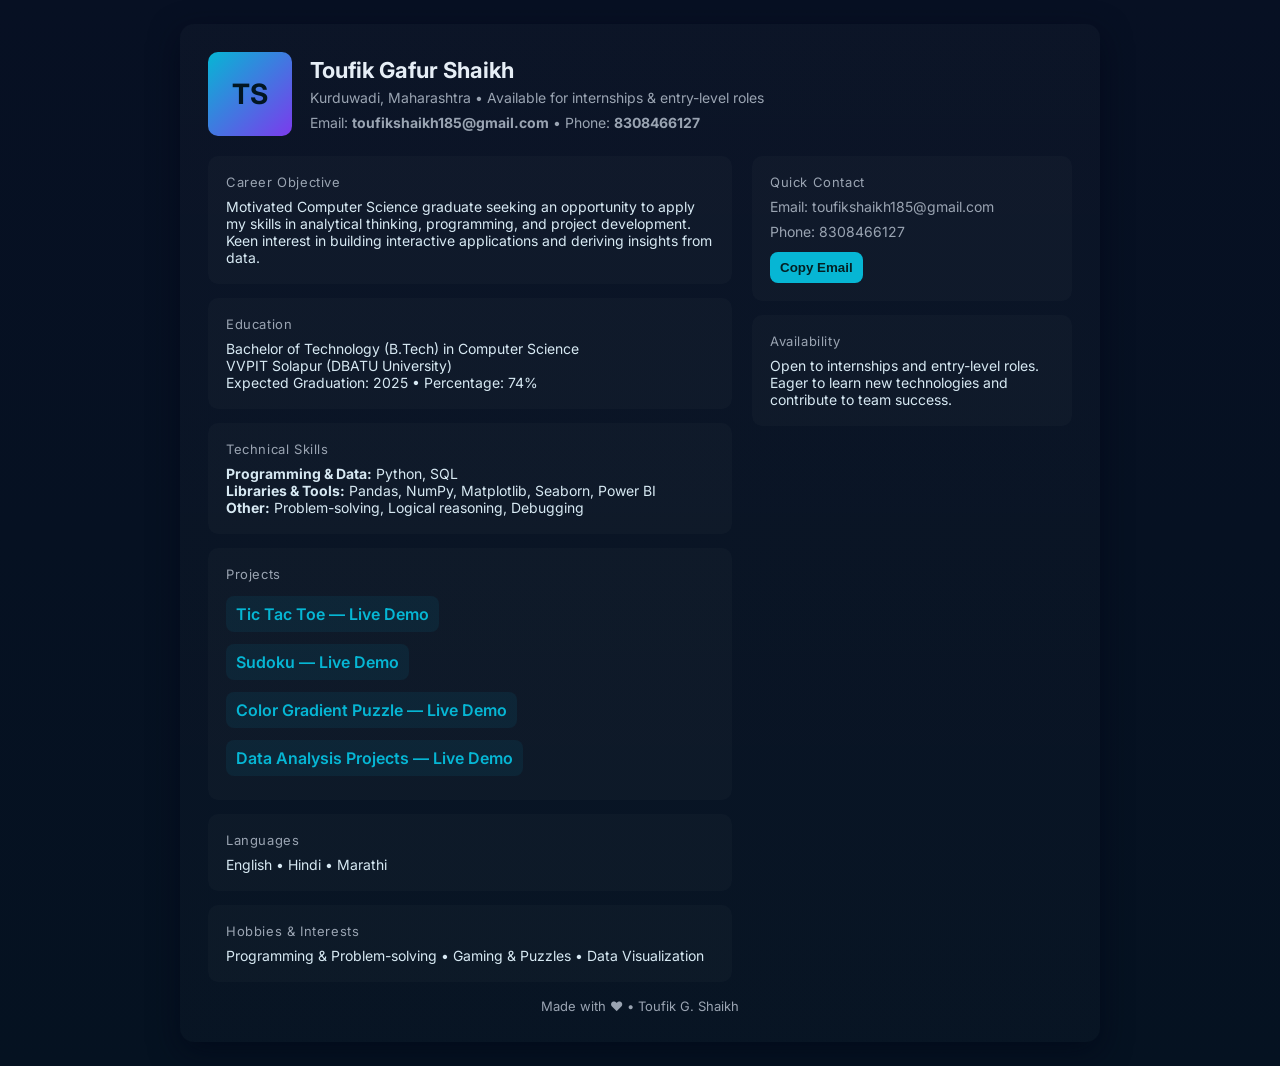
==== index.html @ f4488dba "Add files via upload" ====
<!doctype html>
<html lang="en">
<head>
  <meta charset="utf-8" />
  <meta name="viewport" content="width=device-width,initial-scale=1" />
  <title>Toufik Gafur Shaikh — Portfolio</title>

  <!-- Google Font -->
  <link href="https://fonts.googleapis.com/css2?family=Inter:wght@400;600;700&display=swap" rel="stylesheet">

  <style>
    :root{--bg:#0f1724;--card:#0b1220;--muted:#9aa4b2;--accent:#06b6d4}
    *{box-sizing:border-box}
    body{margin:0;font-family:'Inter',system-ui,-apple-system,Segoe UI,Roboto,'Helvetica Neue',Arial;background:linear-gradient(180deg,#071023 0%, #051221 100%);color:#e6eef6;min-height:100vh;display:flex;align-items:center;justify-content:center;padding:24px}
    .container{width:100%;max-width:920px;background:linear-gradient(180deg,rgba(255,255,255,0.02),rgba(255,255,255,0.01));border-radius:14px;padding:28px;box-shadow:0 10px 30px rgba(2,6,23,0.6)}
    header{display:flex;align-items:center;gap:18px}
    .avatar{width:84px;height:84px;border-radius:10px;background:linear-gradient(135deg,var(--accent),#7c3aed);display:flex;align-items:center;justify-content:center;font-weight:700;font-size:28px;color:#021622}
    h1{margin:0;font-size:22px}
    .sub{color:var(--muted);margin-top:6px;font-size:14px}
    .grid{display:grid;grid-template-columns:1fr 320px;gap:20px;margin-top:20px}
    .card{background:rgba(255,255,255,0.02);padding:18px;border-radius:10px}
    .section-title{font-size:13px;color:var(--muted);letter-spacing:0.6px;margin-bottom:8px}
    .meta{font-size:14px;color:#d7e9f3}
    ul{padding-left:18px;margin:8px 0}
    li{margin-bottom:6px}
    .projects a{display:inline-block;margin:6px 0;padding:8px 10px;background:rgba(6,182,212,0.08);border-radius:8px;color:var(--accent);text-decoration:none;font-weight:600}
    .projects a:hover{background:rgba(6,182,212,0.12)}
    .contact{font-size:14px;color:var(--muted)}
    footer{margin-top:16px;color:var(--muted);font-size:13px;text-align:center}
    @media(max-width:820px){.grid{grid-template-columns:1fr;}.avatar{width:64px;height:64px;font-size:22px}}
  </style>
</head>
<body>
  <div class="container" role="main">
    <header>
      <div class="avatar">TS</div>
      <div>
        <h1>Toufik Gafur Shaikh</h1>
        <div class="sub">Kurduwadi, Maharashtra • Available for internships & entry-level roles</div>
        <div class="sub" style="margin-top:8px">Email: <strong>toufikshaikh185@gmail.com</strong> • Phone: <strong>8308466127</strong></div>
      </div>
    </header>

    <div class="grid">
      <div>
        <section class="card">
          <div class="section-title">Career Objective</div>
          <div class="meta">Motivated Computer Science graduate seeking an opportunity to apply my skills in analytical thinking, programming, and project development. Keen interest in building interactive applications and deriving insights from data.</div>
        </section>

        <section class="card" style="margin-top:14px">
          <div class="section-title">Education</div>
          <div class="meta">
            Bachelor of Technology (B.Tech) in Computer Science<br>
            VVPIT Solapur (DBATU University)<br>
            Expected Graduation: 2025 • Percentage: 74%
          </div>
        </section>

        <section class="card" style="margin-top:14px">
          <div class="section-title">Technical Skills</div>
          <div class="meta">
            <strong>Programming & Data:</strong> Python, SQL<br>
            <strong>Libraries & Tools:</strong> Pandas, NumPy, Matplotlib, Seaborn, Power BI<br>
            <strong>Other:</strong> Problem-solving, Logical reasoning, Debugging
          </div>
        </section>

        <section class="card projects" style="margin-top:14px">
          <div class="section-title">Projects</div>
          <div>
            <a href="https://to185.github.io/Tic-Tac-Toe/" target="_blank">Tic Tac Toe — Live Demo</a><br>
            <a href="https://to185.github.io/sudoku/" target="_blank">Sudoku — Live Demo</a><br>
            <a href="https://to185.github.io/Color-Gradient-Puzzle/" target="_blank">Color Gradient Puzzle — Live Demo</a><br>
            <a href="https://to185.github.io/Data_Analysis/" target="_blank">Data Analysis Projects — Live Demo</a>
          </div>
        </section>

        <section class="card" style="margin-top:14px">
          <div class="section-title">Languages</div>
          <div class="meta">English • Hindi • Marathi</div>
        </section>

        <section class="card" style="margin-top:14px">
          <div class="section-title">Hobbies & Interests</div>
          <div class="meta">Programming & Problem-solving • Gaming & Puzzles • Data Visualization</div>
        </section>
      </div>

      <aside>
        <div class="card">
          <div class="section-title">Quick Contact</div>
          <div class="contact">Email: <span id="email">toufikshaikh185@gmail.com</span></div>
          <div class="contact" style="margin-top:8px">Phone: <span id="phone">8308466127</span></div>
          <div style="margin-top:12px">
            <button id="copyEmail" style="padding:8px 10px;border-radius:8px;border:0;background:var(--accent);color:#042024;font-weight:700;cursor:pointer">Copy Email</button>
          </div>
        </div>

        <div class="card" style="margin-top:14px">
          <div class="section-title">Availability</div>
          <div class="meta">Open to internships and entry-level roles. Eager to learn new technologies and contribute to team success.</div>
        </div>
      </aside>
    </div>

    <footer>Made with ❤️ • Toufik G. Shaikh</footer>
  </div>

  <script>
    document.getElementById('copyEmail').addEventListener('click', function(){
      const email = document.getElementById('email').textContent;
      navigator.clipboard?.writeText(email).then(()=>{
        alert('Email copied to clipboard');
      }).catch(()=>{
        alert('Copy failed — select and copy manually');
      });
    });
  </script>
</body>
</html>
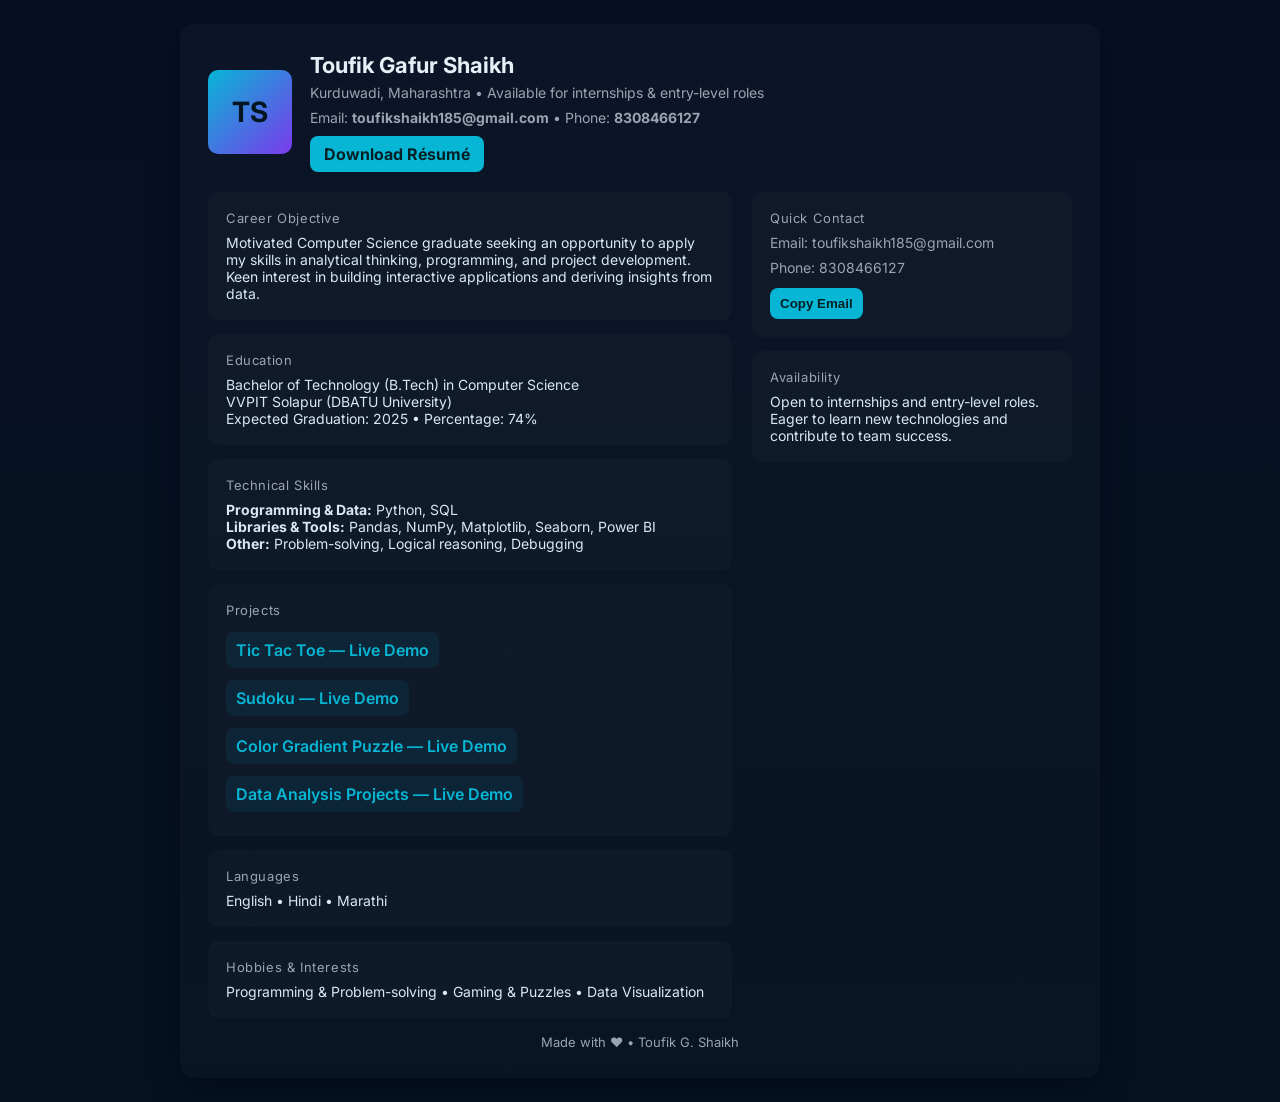
==== commit e0c799a2: "Update index.html" ====
--- a/index.html
+++ b/index.html
@@ -27,7 +27,28 @@
     .projects a:hover{background:rgba(6,182,212,0.12)}
     .contact{font-size:14px;color:var(--muted)}
     footer{margin-top:16px;color:var(--muted);font-size:13px;text-align:center}
-    @media(max-width:820px){.grid{grid-template-columns:1fr;}.avatar{width:64px;height:64px;font-size:22px}}
+
+    /* Download Button Styling */
+    .download-btn{
+      padding:8px 14px;
+      background:var(--accent);
+      color:#042024;
+      font-weight:700;
+      border-radius:8px;
+      text-decoration:none;
+      display:inline-block;
+      margin-top:10px;
+      transition:0.25s;
+    }
+    .download-btn:hover{
+      opacity:0.85;
+      transform:scale(1.03);
+    }
+
+    @media(max-width:820px){
+      .grid{grid-template-columns:1fr;}
+      .avatar{width:64px;height:64px;font-size:22px}
+    }
   </style>
 </head>
 <body>
@@ -38,6 +59,10 @@
         <h1>Toufik Gafur Shaikh</h1>
         <div class="sub">Kurduwadi, Maharashtra • Available for internships & entry-level roles</div>
         <div class="sub" style="margin-top:8px">Email: <strong>toufikshaikh185@gmail.com</strong> • Phone: <strong>8308466127</strong></div>
+
+        <a href="Toufik_Shaikh_Resume.pdf" download class="download-btn">
+          Download Résumé
+        </a>
       </div>
     </header>
 
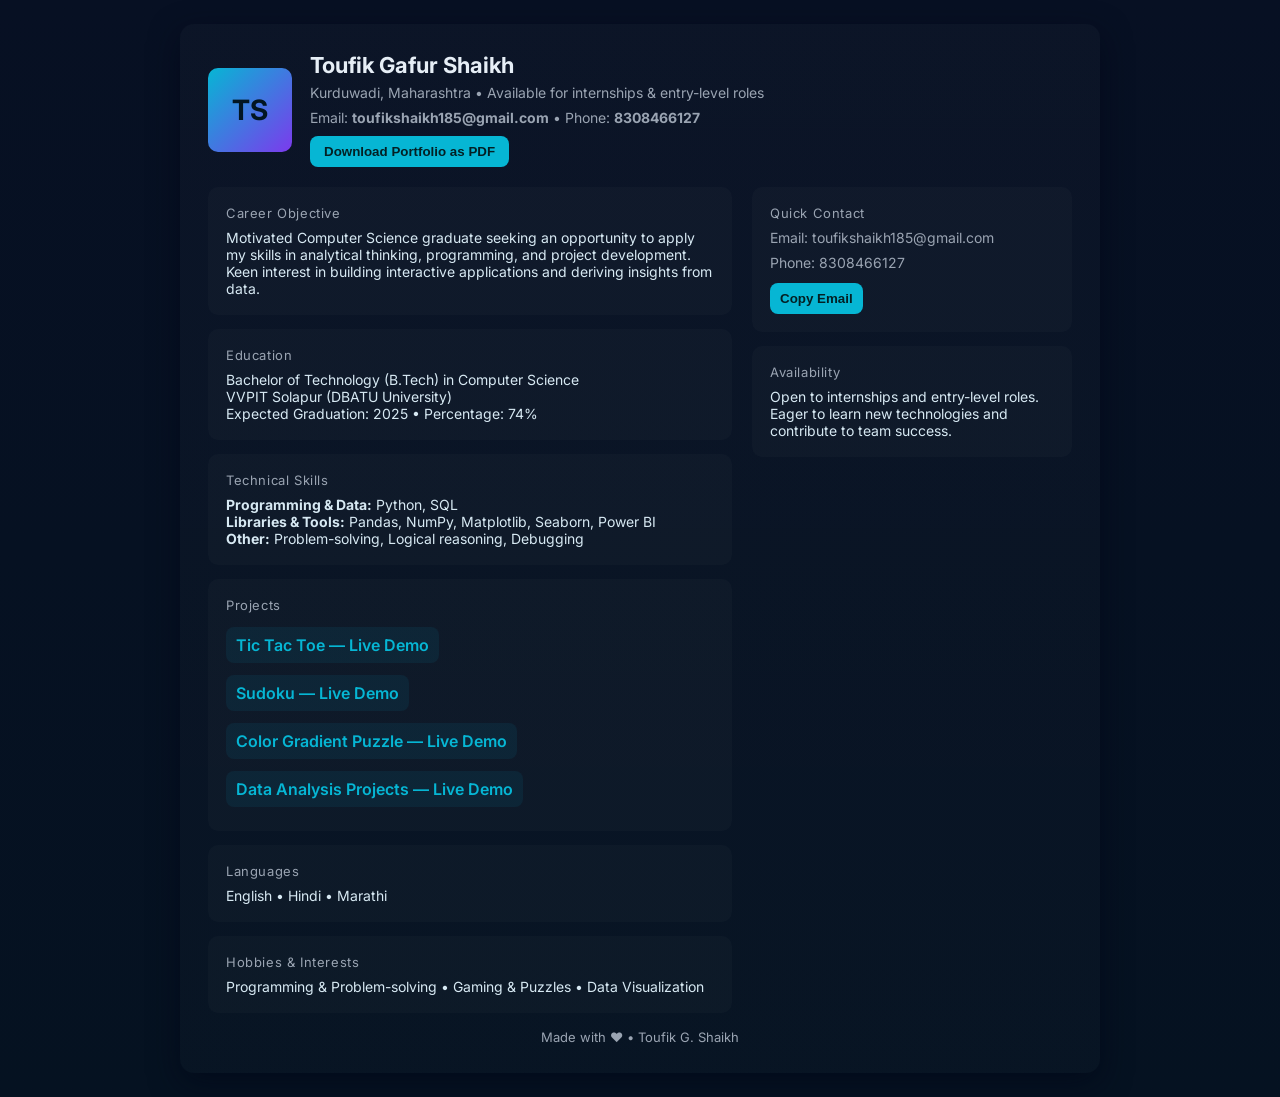
==== commit e032f101: "Add PDF download button and print styles Added a button to download the portfolio as a PDF and updat" ====
--- a/index.html
+++ b/index.html
@@ -5,7 +5,6 @@
   <meta name="viewport" content="width=device-width,initial-scale=1" />
   <title>Toufik Gafur Shaikh — Portfolio</title>
 
-  <!-- Google Font -->
   <link href="https://fonts.googleapis.com/css2?family=Inter:wght@400;600;700&display=swap" rel="stylesheet">
 
   <style>
@@ -21,28 +20,40 @@
     .card{background:rgba(255,255,255,0.02);padding:18px;border-radius:10px}
     .section-title{font-size:13px;color:var(--muted);letter-spacing:0.6px;margin-bottom:8px}
     .meta{font-size:14px;color:#d7e9f3}
-    ul{padding-left:18px;margin:8px 0}
-    li{margin-bottom:6px}
     .projects a{display:inline-block;margin:6px 0;padding:8px 10px;background:rgba(6,182,212,0.08);border-radius:8px;color:var(--accent);text-decoration:none;font-weight:600}
     .projects a:hover{background:rgba(6,182,212,0.12)}
     .contact{font-size:14px;color:var(--muted)}
     footer{margin-top:16px;color:var(--muted);font-size:13px;text-align:center}
 
-    /* Download Button Styling */
-    .download-btn{
+    .pdf-btn{
       padding:8px 14px;
       background:var(--accent);
       color:#042024;
       font-weight:700;
       border-radius:8px;
+      border:0;
       text-decoration:none;
+      cursor:pointer;
       display:inline-block;
       margin-top:10px;
       transition:0.25s;
     }
-    .download-btn:hover{
+    .pdf-btn:hover{
       opacity:0.85;
       transform:scale(1.03);
+    }
+
+    @media print {
+      body {
+        background: white !important;
+      }
+      .container {
+        box-shadow: none !important;
+        background: white !important;
+      }
+      .pdf-btn, #copyEmail {
+        display: none !important;
+      }
     }
 
     @media(max-width:820px){
@@ -60,9 +71,10 @@
         <div class="sub">Kurduwadi, Maharashtra • Available for internships & entry-level roles</div>
         <div class="sub" style="margin-top:8px">Email: <strong>toufikshaikh185@gmail.com</strong> • Phone: <strong>8308466127</strong></div>
 
-        <a href="Toufik_Shaikh_Resume.pdf" download class="download-btn">
-          Download Résumé
-        </a>
+        <!-- DOWNLOAD PORTFOLIO AS PDF BUTTON -->
+        <button onclick="window.print()" class="pdf-btn">
+          Download Portfolio as PDF
+        </button>
       </div>
     </header>
 
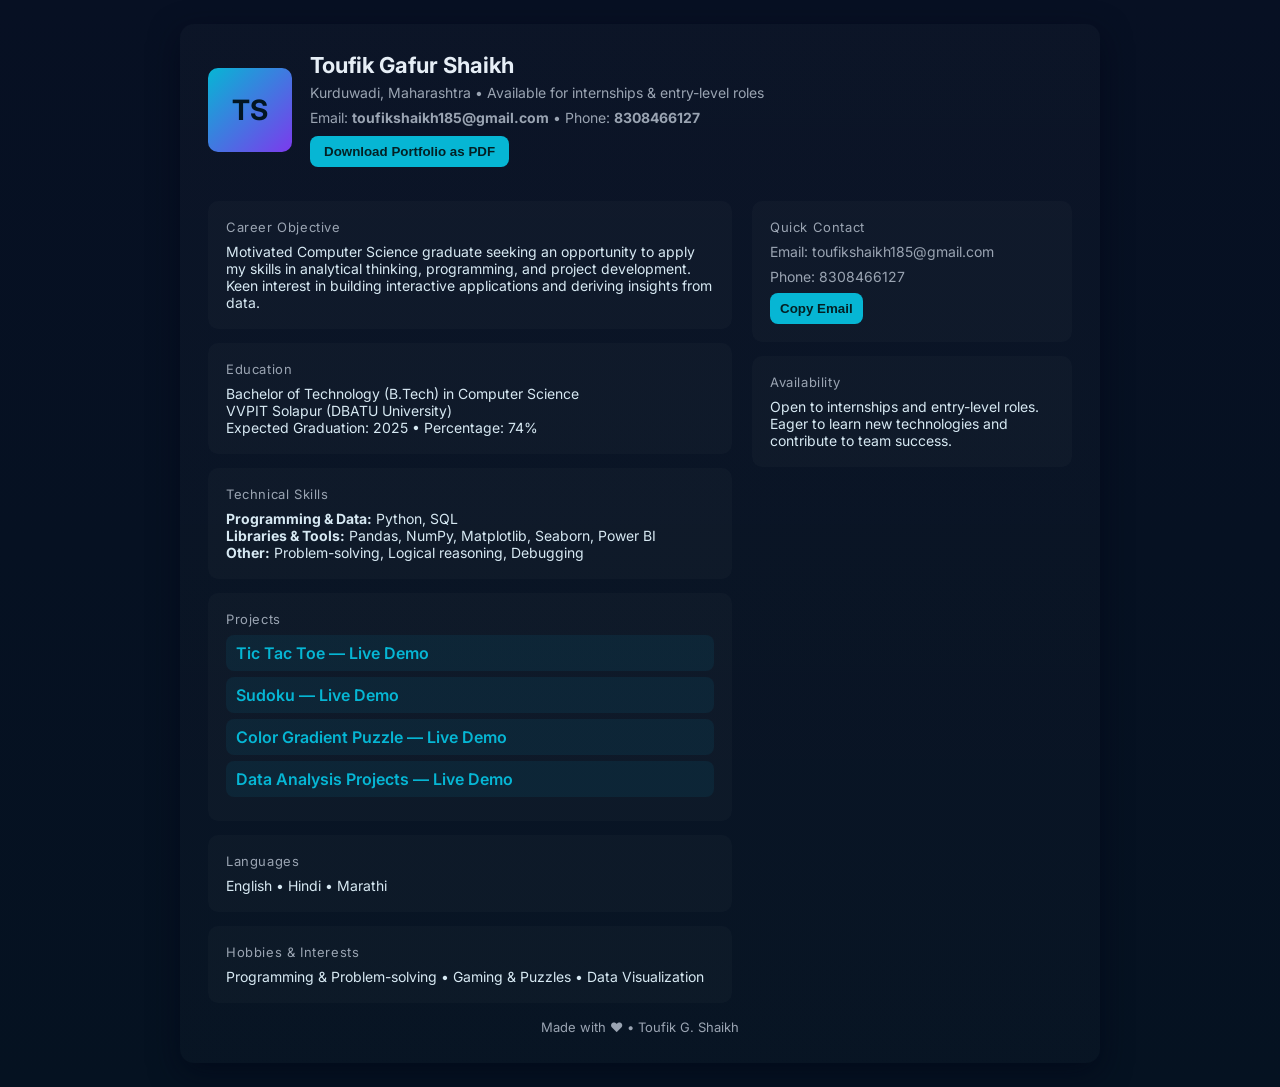
==== commit 72635bc8: "Add files via upload" ====
--- a/index.html
+++ b/index.html
@@ -1,158 +1,165 @@
-<!doctype html>
-<html lang="en">
-<head>
-  <meta charset="utf-8" />
-  <meta name="viewport" content="width=device-width,initial-scale=1" />
-  <title>Toufik Gafur Shaikh — Portfolio</title>
-
-  <link href="https://fonts.googleapis.com/css2?family=Inter:wght@400;600;700&display=swap" rel="stylesheet">
-
-  <style>
-    :root{--bg:#0f1724;--card:#0b1220;--muted:#9aa4b2;--accent:#06b6d4}
-    *{box-sizing:border-box}
-    body{margin:0;font-family:'Inter',system-ui,-apple-system,Segoe UI,Roboto,'Helvetica Neue',Arial;background:linear-gradient(180deg,#071023 0%, #051221 100%);color:#e6eef6;min-height:100vh;display:flex;align-items:center;justify-content:center;padding:24px}
-    .container{width:100%;max-width:920px;background:linear-gradient(180deg,rgba(255,255,255,0.02),rgba(255,255,255,0.01));border-radius:14px;padding:28px;box-shadow:0 10px 30px rgba(2,6,23,0.6)}
-    header{display:flex;align-items:center;gap:18px}
-    .avatar{width:84px;height:84px;border-radius:10px;background:linear-gradient(135deg,var(--accent),#7c3aed);display:flex;align-items:center;justify-content:center;font-weight:700;font-size:28px;color:#021622}
-    h1{margin:0;font-size:22px}
-    .sub{color:var(--muted);margin-top:6px;font-size:14px}
-    .grid{display:grid;grid-template-columns:1fr 320px;gap:20px;margin-top:20px}
-    .card{background:rgba(255,255,255,0.02);padding:18px;border-radius:10px}
-    .section-title{font-size:13px;color:var(--muted);letter-spacing:0.6px;margin-bottom:8px}
-    .meta{font-size:14px;color:#d7e9f3}
-    .projects a{display:inline-block;margin:6px 0;padding:8px 10px;background:rgba(6,182,212,0.08);border-radius:8px;color:var(--accent);text-decoration:none;font-weight:600}
-    .projects a:hover{background:rgba(6,182,212,0.12)}
-    .contact{font-size:14px;color:var(--muted)}
-    footer{margin-top:16px;color:var(--muted);font-size:13px;text-align:center}
-
-    .pdf-btn{
-      padding:8px 14px;
-      background:var(--accent);
-      color:#042024;
-      font-weight:700;
-      border-radius:8px;
-      border:0;
-      text-decoration:none;
-      cursor:pointer;
-      display:inline-block;
-      margin-top:10px;
-      transition:0.25s;
-    }
-    .pdf-btn:hover{
-      opacity:0.85;
-      transform:scale(1.03);
-    }
-
-    @media print {
-      body {
-        background: white !important;
-      }
-      .container {
-        box-shadow: none !important;
-        background: white !important;
-      }
-      .pdf-btn, #copyEmail {
-        display: none !important;
-      }
-    }
-
-    @media(max-width:820px){
-      .grid{grid-template-columns:1fr;}
-      .avatar{width:64px;height:64px;font-size:22px}
-    }
-  </style>
-</head>
-<body>
-  <div class="container" role="main">
-    <header>
-      <div class="avatar">TS</div>
-      <div>
-        <h1>Toufik Gafur Shaikh</h1>
-        <div class="sub">Kurduwadi, Maharashtra • Available for internships & entry-level roles</div>
-        <div class="sub" style="margin-top:8px">Email: <strong>toufikshaikh185@gmail.com</strong> • Phone: <strong>8308466127</strong></div>
-
-        <!-- DOWNLOAD PORTFOLIO AS PDF BUTTON -->
-        <button onclick="window.print()" class="pdf-btn">
-          Download Portfolio as PDF
-        </button>
-      </div>
-    </header>
-
-    <div class="grid">
-      <div>
-        <section class="card">
-          <div class="section-title">Career Objective</div>
-          <div class="meta">Motivated Computer Science graduate seeking an opportunity to apply my skills in analytical thinking, programming, and project development. Keen interest in building interactive applications and deriving insights from data.</div>
-        </section>
-
-        <section class="card" style="margin-top:14px">
-          <div class="section-title">Education</div>
-          <div class="meta">
-            Bachelor of Technology (B.Tech) in Computer Science<br>
-            VVPIT Solapur (DBATU University)<br>
-            Expected Graduation: 2025 • Percentage: 74%
-          </div>
-        </section>
-
-        <section class="card" style="margin-top:14px">
-          <div class="section-title">Technical Skills</div>
-          <div class="meta">
-            <strong>Programming & Data:</strong> Python, SQL<br>
-            <strong>Libraries & Tools:</strong> Pandas, NumPy, Matplotlib, Seaborn, Power BI<br>
-            <strong>Other:</strong> Problem-solving, Logical reasoning, Debugging
-          </div>
-        </section>
-
-        <section class="card projects" style="margin-top:14px">
-          <div class="section-title">Projects</div>
-          <div>
-            <a href="https://to185.github.io/Tic-Tac-Toe/" target="_blank">Tic Tac Toe — Live Demo</a><br>
-            <a href="https://to185.github.io/sudoku/" target="_blank">Sudoku — Live Demo</a><br>
-            <a href="https://to185.github.io/Color-Gradient-Puzzle/" target="_blank">Color Gradient Puzzle — Live Demo</a><br>
-            <a href="https://to185.github.io/Data_Analysis/" target="_blank">Data Analysis Projects — Live Demo</a>
-          </div>
-        </section>
-
-        <section class="card" style="margin-top:14px">
-          <div class="section-title">Languages</div>
-          <div class="meta">English • Hindi • Marathi</div>
-        </section>
-
-        <section class="card" style="margin-top:14px">
-          <div class="section-title">Hobbies & Interests</div>
-          <div class="meta">Programming & Problem-solving • Gaming & Puzzles • Data Visualization</div>
-        </section>
-      </div>
-
-      <aside>
-        <div class="card">
-          <div class="section-title">Quick Contact</div>
-          <div class="contact">Email: <span id="email">toufikshaikh185@gmail.com</span></div>
-          <div class="contact" style="margin-top:8px">Phone: <span id="phone">8308466127</span></div>
-          <div style="margin-top:12px">
-            <button id="copyEmail" style="padding:8px 10px;border-radius:8px;border:0;background:var(--accent);color:#042024;font-weight:700;cursor:pointer">Copy Email</button>
-          </div>
-        </div>
-
-        <div class="card" style="margin-top:14px">
-          <div class="section-title">Availability</div>
-          <div class="meta">Open to internships and entry-level roles. Eager to learn new technologies and contribute to team success.</div>
-        </div>
-      </aside>
-    </div>
-
-    <footer>Made with ❤️ • Toufik G. Shaikh</footer>
-  </div>
-
-  <script>
-    document.getElementById('copyEmail').addEventListener('click', function(){
-      const email = document.getElementById('email').textContent;
-      navigator.clipboard?.writeText(email).then(()=>{
-        alert('Email copied to clipboard');
-      }).catch(()=>{
-        alert('Copy failed — select and copy manually');
-      });
-    });
-  </script>
-</body>
-</html>
+<!doctype html>
+<html lang="en">
+
+<head>
+    <meta charset="utf-8" />
+    <meta name="viewport" content="width=device-width,initial-scale=1" />
+
+    <title>Toufik Gafur Shaikh — Portfolio</title>
+
+    <link rel="stylesheet" href="style.css">
+
+    <link href="https://fonts.googleapis.com/css2?family=Inter:wght@400;600;700&display=swap" rel="stylesheet">
+</head>
+
+<body>
+
+    <div class="container" role="main">
+
+        <header>
+            <div class="avatar">TS</div>
+
+            <div>
+                <h1>Toufik Gafur Shaikh</h1>
+
+                <div class="sub">
+                    Kurduwadi, Maharashtra • Available for internships & entry-level roles
+                </div>
+
+                <div class="sub" style="margin-top:8px">
+                    Email: <strong>toufikshaikh185@gmail.com</strong> •
+                    Phone: <strong>8308466127</strong>
+                </div>
+
+                <button onclick="print()" class="pdf-btn">
+                    Download Portfolio as PDF
+                </button>
+
+            </div>
+        </header>
+
+
+        <div class="grid">
+
+            <div>
+
+                <section class="card">
+                    <div class="section-title">Career Objective</div>
+
+                    <div class="meta">
+                        Motivated Computer Science graduate seeking an opportunity to apply my skills in analytical
+                        thinking, programming, and project development. Keen interest in building interactive
+                        applications and deriving insights from data.
+                    </div>
+
+                </section>
+
+
+                <section class="card">
+                    <div class="section-title">Education</div>
+
+                    <div class="meta">
+                        Bachelor of Technology (B.Tech) in Computer Science<br>
+                        VVPIT Solapur (DBATU University)<br>
+                        Expected Graduation: 2025 • Percentage: 74%
+                    </div>
+
+                </section>
+
+
+                <section class="card">
+                    <div class="section-title">Technical Skills</div>
+
+                    <div class="meta">
+                        <strong>Programming & Data:</strong> Python, SQL<br>
+                        <strong>Libraries & Tools:</strong> Pandas, NumPy, Matplotlib, Seaborn, Power BI<br>
+                        <strong>Other:</strong> Problem-solving, Logical reasoning, Debugging
+                    </div>
+
+                </section>
+
+
+                <section class="card projects">
+
+                    <div class="section-title">Projects</div>
+
+                    <div>
+                        <a href="https://to185.github.io/Tic-Tac-Toe/" target="_blank">
+                            Tic Tac Toe — Live Demo
+                        </a>
+
+                        <a href="https://to185.github.io/sudoku/" target="_blank">
+                            Sudoku — Live Demo
+                        </a>
+
+                        <a href="https://to185.github.io/Color-Gradient-Puzzle/" target="_blank">
+                            Color Gradient Puzzle — Live Demo
+                        </a>
+
+                        <a href="https://to185.github.io/Data_Analysis/" target="_blank">
+                            Data Analysis Projects — Live Demo
+                        </a>
+                    </div>
+
+                </section>
+
+
+                <section class="card">
+                    <div class="section-title">Languages</div>
+                    <div class="meta">English • Hindi • Marathi</div>
+                </section>
+
+
+                <section class="card">
+                    <div class="section-title">Hobbies & Interests</div>
+                    <div class="meta">
+                        Programming & Problem-solving • Gaming & Puzzles • Data Visualization
+                    </div>
+                </section>
+
+            </div>
+
+
+            <aside>
+
+                <div class="card">
+                    <div class="section-title">Quick Contact</div>
+
+                    <div class="contact">
+                        Email: <span id="email">toufikshaikh185@gmail.com</span>
+                    </div>
+
+                    <div class="contact">
+                        Phone: <span id="phone">8308466127</span>
+                    </div>
+
+                    <button id="copyEmail">Copy Email</button>
+
+                </div>
+
+
+                <div class="card">
+                    <div class="section-title">Availability</div>
+
+                    <div class="meta">
+                        Open to internships and entry-level roles. Eager to learn new technologies and contribute to
+                        team success.
+                    </div>
+
+                </div>
+
+            </aside>
+
+        </div>
+
+        <footer>
+            Made with ❤️ • Toufik G. Shaikh
+        </footer>
+
+    </div>
+
+    <script src="script.js"></script>
+
+</body>
+
+</html>
--- a/style.css
+++ b/style.css
@@ -0,0 +1,166 @@
+:root{
+--bg:#0f1724;
+--card:#0b1220;
+--muted:#9aa4b2;
+--accent:#06b6d4;
+}
+
+*{
+box-sizing:border-box
+}
+
+body{
+margin:0;
+font-family:'Inter',system-ui;
+background:linear-gradient(180deg,#071023,#051221);
+color:#e6eef6;
+min-height:100vh;
+display:flex;
+align-items:center;
+justify-content:center;
+padding:24px
+}
+
+.container{
+width:100%;
+max-width:920px;
+background:linear-gradient(180deg,rgba(255,255,255,0.02),rgba(255,255,255,0.01));
+border-radius:14px;
+padding:28px;
+box-shadow:0 10px 30px rgba(2,6,23,0.6)
+}
+
+header{
+display:flex;
+align-items:center;
+gap:18px
+}
+
+.avatar{
+width:84px;
+height:84px;
+border-radius:10px;
+background:linear-gradient(135deg,var(--accent),#7c3aed);
+display:flex;
+align-items:center;
+justify-content:center;
+font-weight:700;
+font-size:28px;
+color:#021622
+}
+
+h1{
+margin:0;
+font-size:22px
+}
+
+.sub{
+color:var(--muted);
+margin-top:6px;
+font-size:14px
+}
+
+.grid{
+display:grid;
+grid-template-columns:1fr 320px;
+gap:20px;
+margin-top:20px
+}
+
+.card{
+background:rgba(255,255,255,0.02);
+padding:18px;
+border-radius:10px;
+margin-top:14px
+}
+
+.section-title{
+font-size:13px;
+color:var(--muted);
+letter-spacing:0.6px;
+margin-bottom:8px
+}
+
+.meta{
+font-size:14px;
+color:#d7e9f3
+}
+
+.projects a{
+display:block;
+margin:6px 0;
+padding:8px 10px;
+background:rgba(6,182,212,0.08);
+border-radius:8px;
+color:var(--accent);
+text-decoration:none;
+font-weight:600
+}
+
+.projects a:hover{
+background:rgba(6,182,212,0.12)
+}
+
+.contact{
+font-size:14px;
+color:var(--muted);
+margin-bottom:8px
+}
+
+footer{
+margin-top:16px;
+color:var(--muted);
+font-size:13px;
+text-align:center
+}
+
+.pdf-btn{
+padding:8px 14px;
+background:var(--accent);
+color:#042024;
+font-weight:700;
+border-radius:8px;
+border:0;
+cursor:pointer;
+margin-top:10px
+}
+
+#copyEmail{
+padding:8px 10px;
+border-radius:8px;
+border:0;
+background:var(--accent);
+color:#042024;
+font-weight:700;
+cursor:pointer
+}
+
+@media print{
+body{
+background:white!important
+}
+
+.container{
+box-shadow:none!important;
+background:white!important
+}
+
+.pdf-btn,
+#copyEmail{
+display:none!important
+}
+}
+
+@media(max-width:820px){
+
+.grid{
+grid-template-columns:1fr
+}
+
+.avatar{
+width:64px;
+height:64px;
+font-size:22px
+}
+
+}
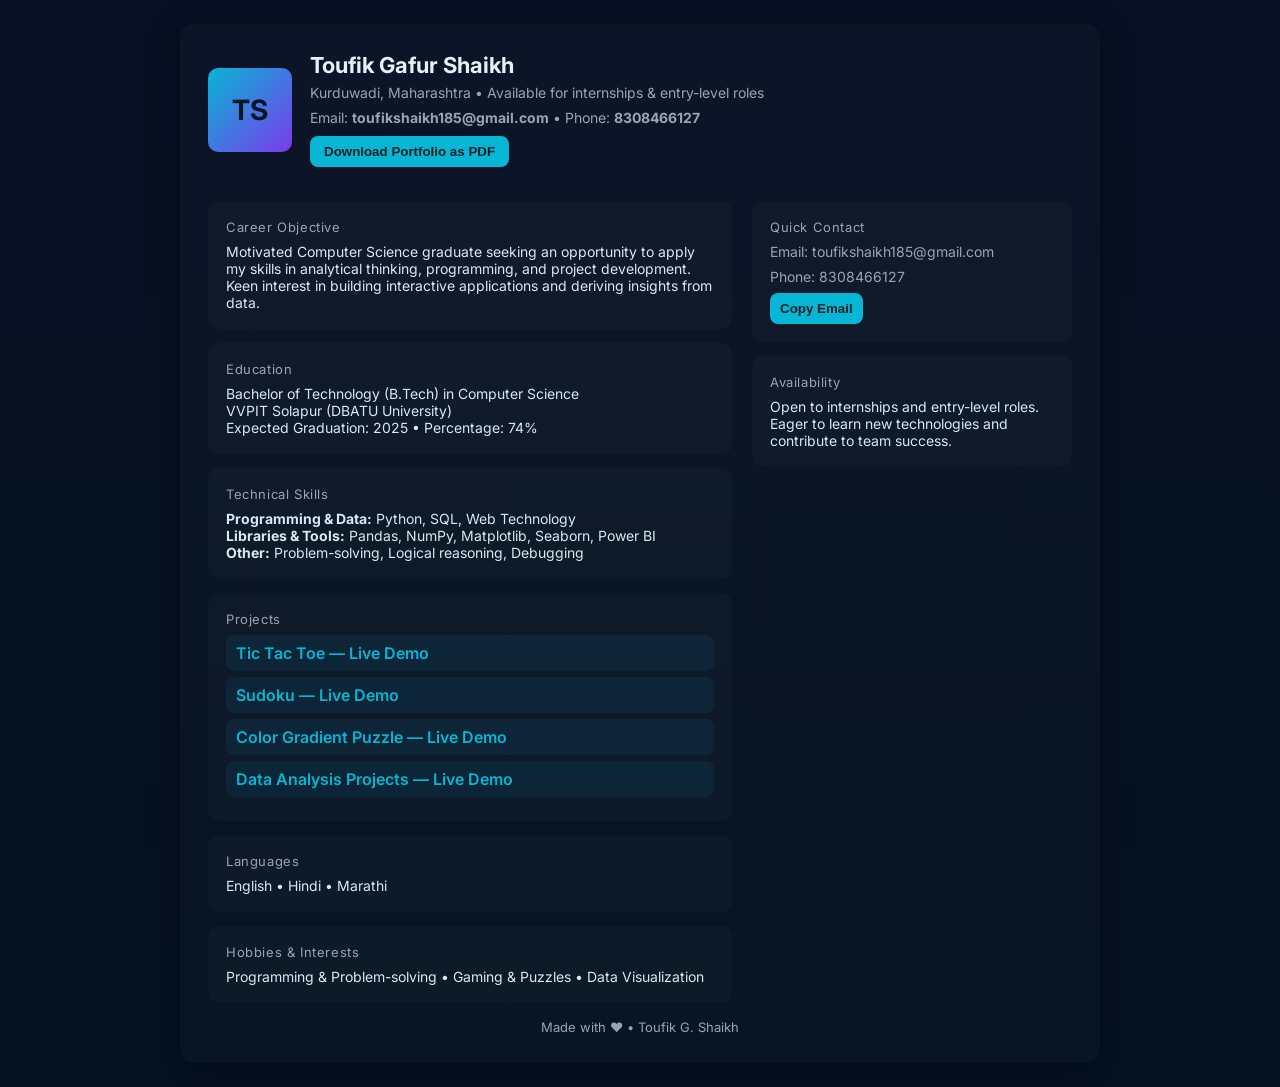
==== commit 49f5df1f: "Update index.html" ====
--- a/index.html
+++ b/index.html
@@ -71,7 +71,7 @@
                     <div class="section-title">Technical Skills</div>
 
                     <div class="meta">
-                        <strong>Programming & Data:</strong> Python, SQL<br>
+                        <strong>Programming & Data:</strong> Python, SQL, Web Technology<br>
                         <strong>Libraries & Tools:</strong> Pandas, NumPy, Matplotlib, Seaborn, Power BI<br>
                         <strong>Other:</strong> Problem-solving, Logical reasoning, Debugging
                     </div>
@@ -162,4 +162,4 @@
 
 </body>
 
-</html>+</html>
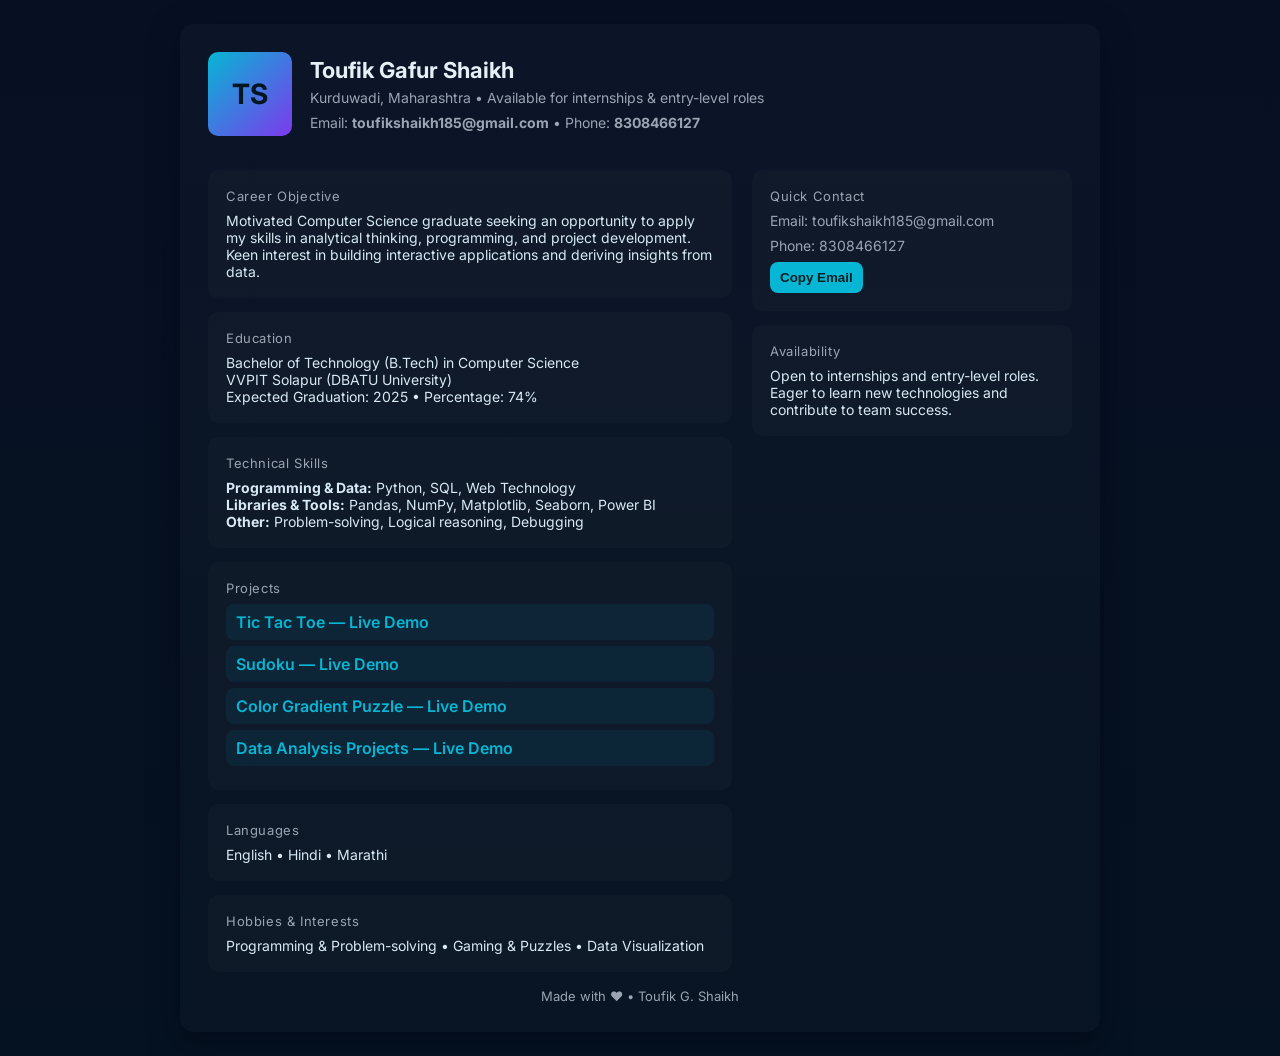
==== commit 9fcf28ac: "Update index.html" ====
--- a/index.html
+++ b/index.html
@@ -30,10 +30,6 @@
                     Email: <strong>toufikshaikh185@gmail.com</strong> •
                     Phone: <strong>8308466127</strong>
                 </div>
-
-                <button onclick="print()" class="pdf-btn">
-                    Download Portfolio as PDF
-                </button>
 
             </div>
         </header>
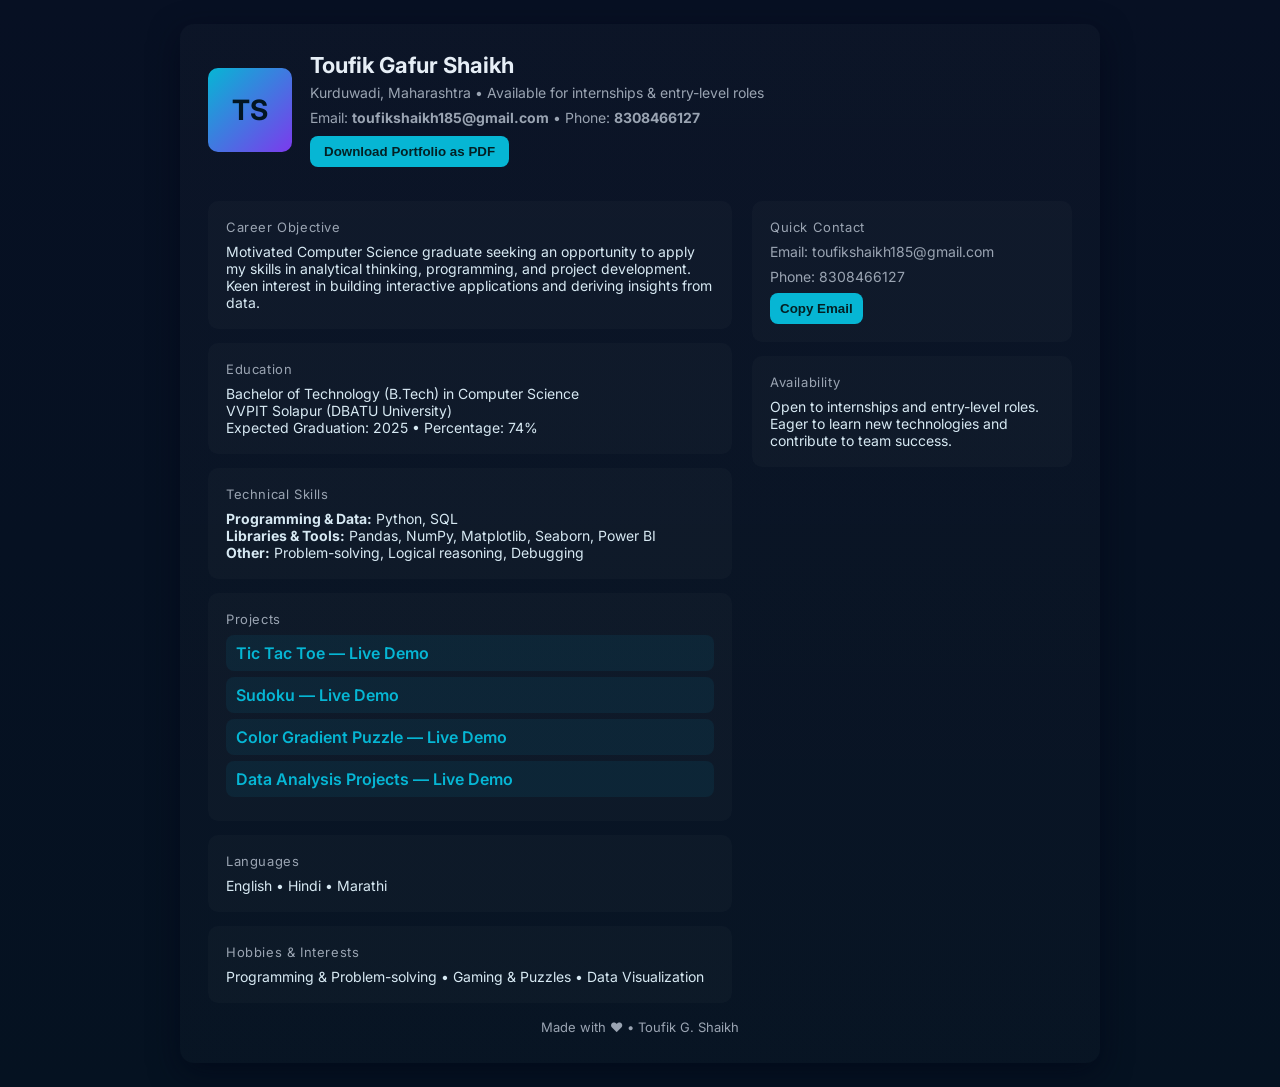
==== commit e3f0b574: "Add files via upload" ====
--- a/index.html
+++ b/index.html
@@ -30,6 +30,10 @@
                     Email: <strong>toufikshaikh185@gmail.com</strong> •
                     Phone: <strong>8308466127</strong>
                 </div>
+
+                <button onclick="print()" class="pdf-btn">
+                    Download Portfolio as PDF
+                </button>
 
             </div>
         </header>
@@ -67,7 +71,7 @@
                     <div class="section-title">Technical Skills</div>
 
                     <div class="meta">
-                        <strong>Programming & Data:</strong> Python, SQL, Web Technology<br>
+                        <strong>Programming & Data:</strong> Python, SQL<br>
                         <strong>Libraries & Tools:</strong> Pandas, NumPy, Matplotlib, Seaborn, Power BI<br>
                         <strong>Other:</strong> Problem-solving, Logical reasoning, Debugging
                     </div>
@@ -158,4 +162,4 @@
 
 </body>
 
-</html>
+</html>
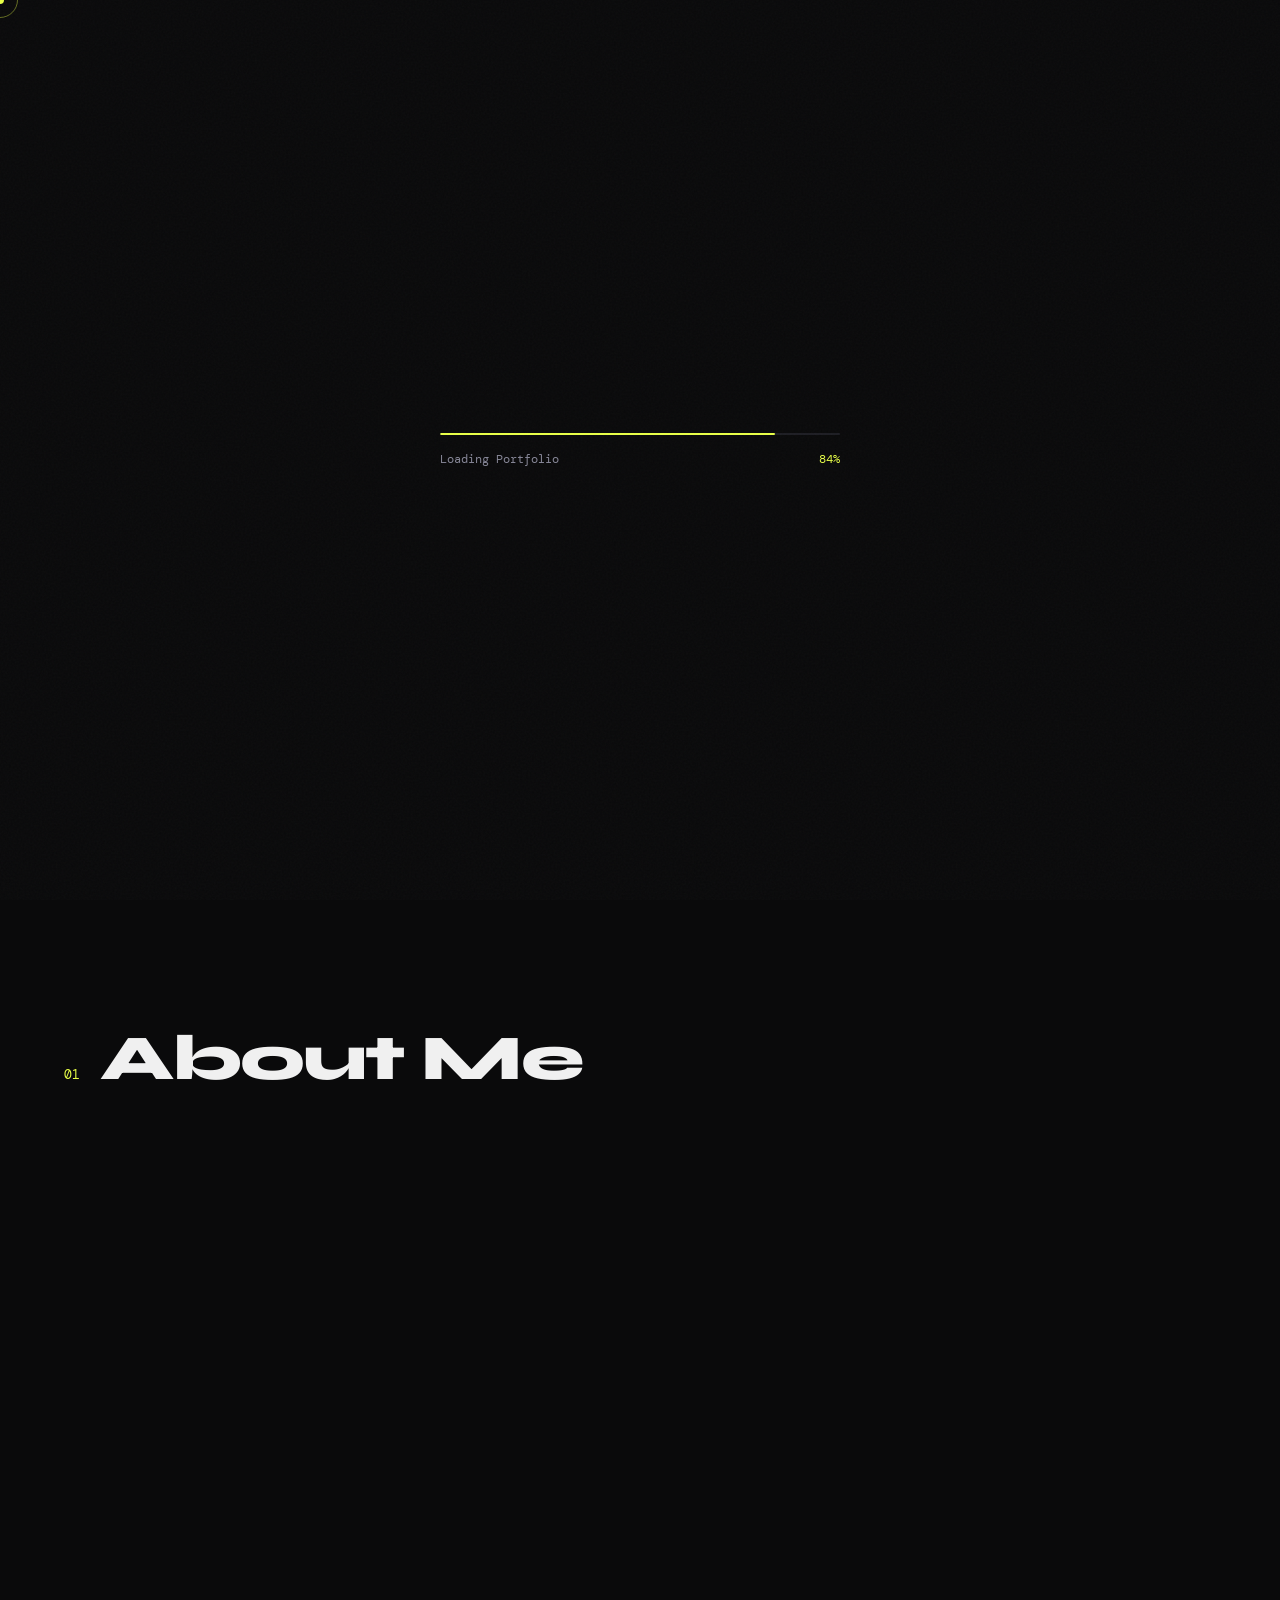
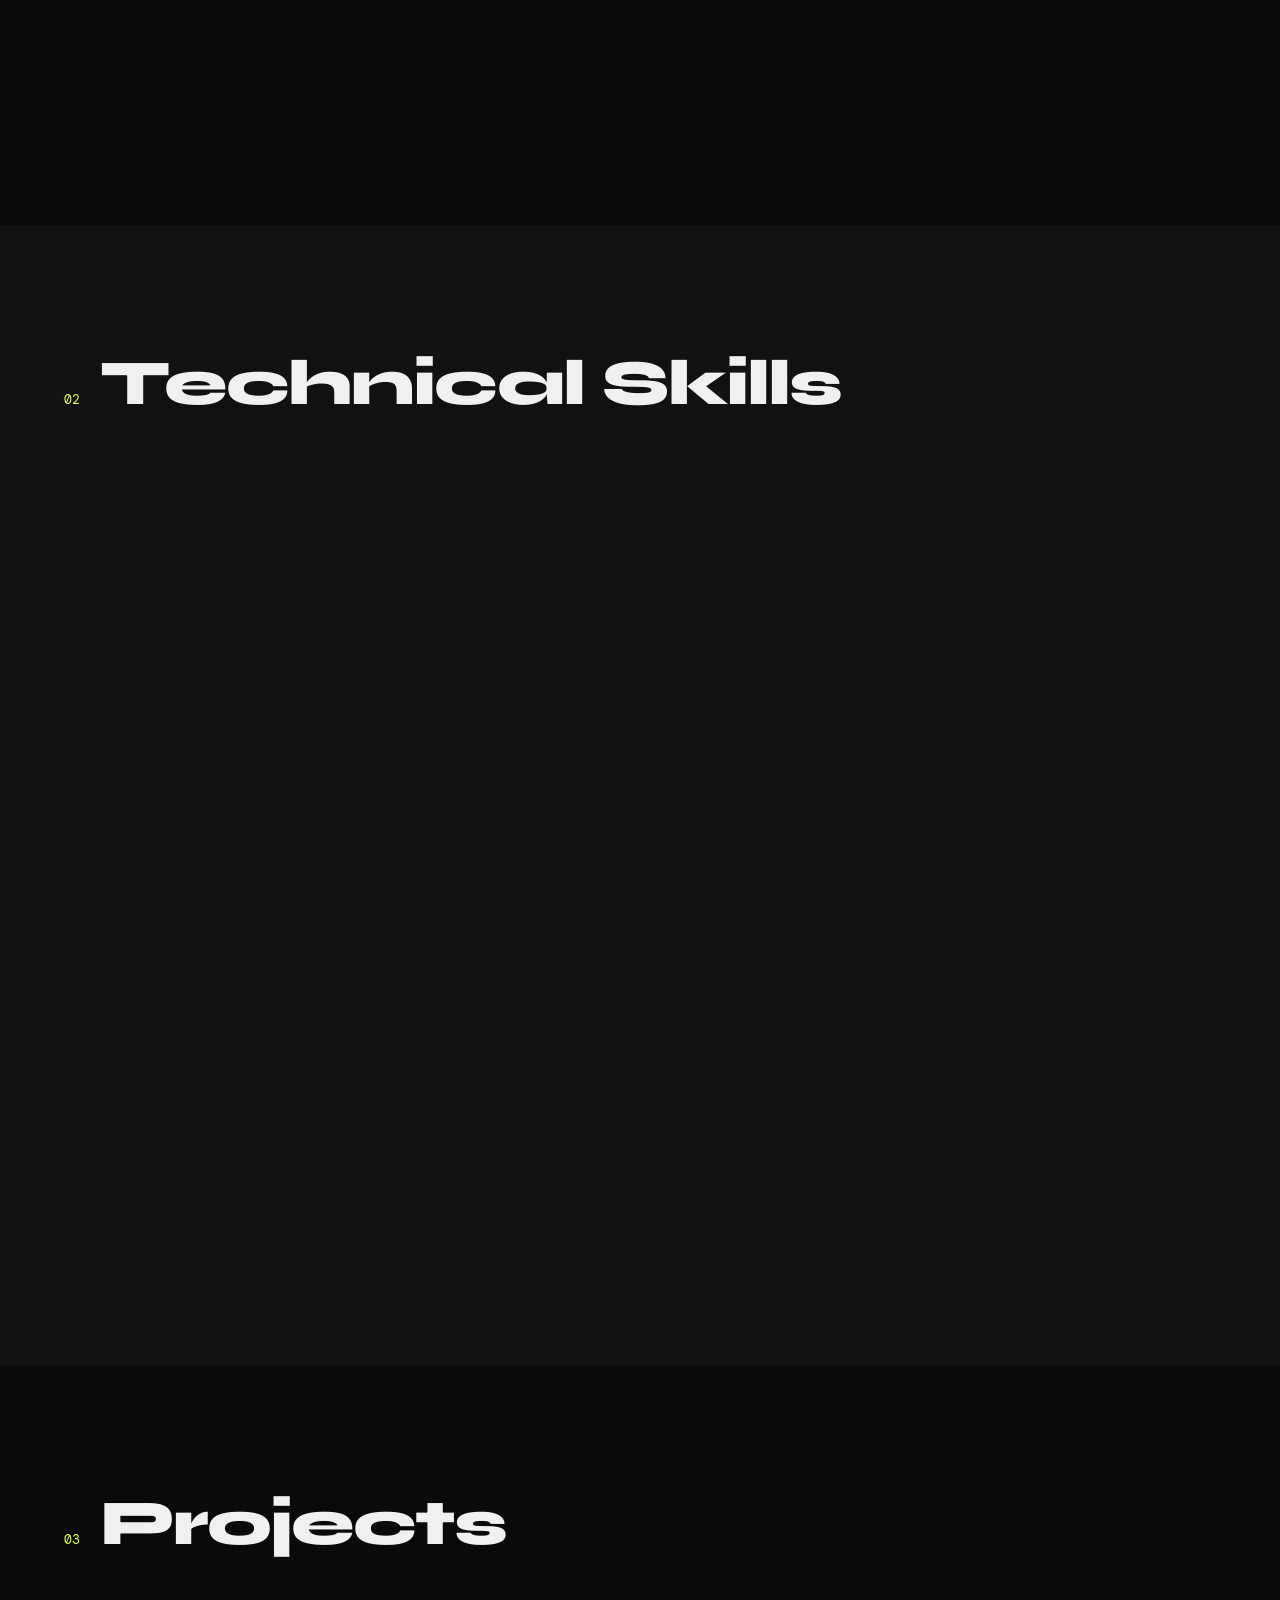
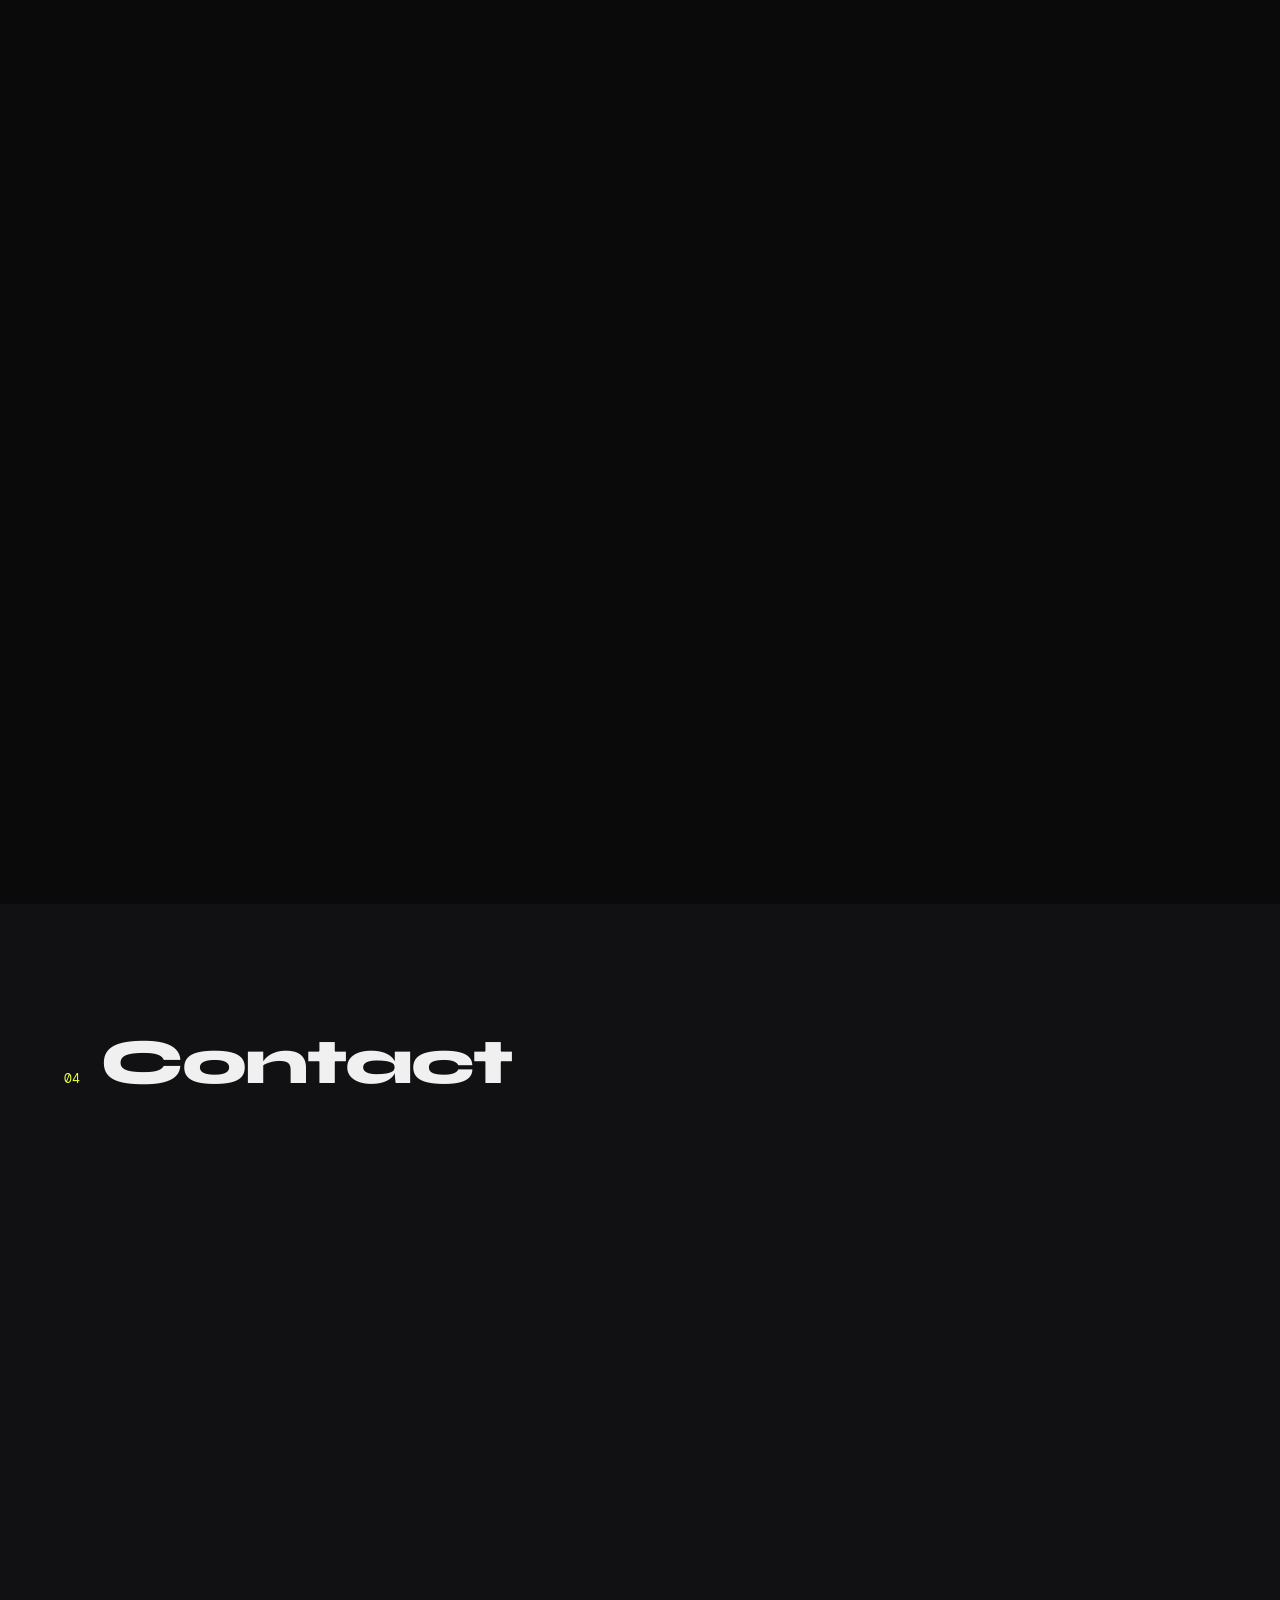
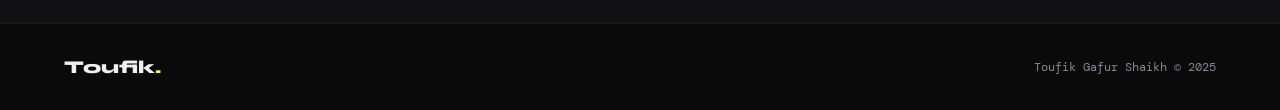
==== commit 3f0d8338: "Add files via upload" ====
--- a/index.html
+++ b/index.html
@@ -4,162 +4,488 @@
 <head>
     <meta charset="utf-8" />
     <meta name="viewport" content="width=device-width,initial-scale=1" />
-
     <title>Toufik Gafur Shaikh — Portfolio</title>
-
-    <link rel="stylesheet" href="style.css">
-
-    <link href="https://fonts.googleapis.com/css2?family=Inter:wght@400;600;700&display=swap" rel="stylesheet">
+    <link rel="stylesheet" href="style.css" />
+    <link
+        href="https://fonts.googleapis.com/css2?family=Syne:wght@400;700;800&family=DM+Mono:ital,wght@0,400;0,500;1,400&display=swap"
+        rel="stylesheet" />
 </head>
 
 <body>
 
-    <div class="container" role="main">
-
-        <header>
-            <div class="avatar">TS</div>
-
-            <div>
-                <h1>Toufik Gafur Shaikh</h1>
-
-                <div class="sub">
-                    Kurduwadi, Maharashtra • Available for internships & entry-level roles
-                </div>
-
-                <div class="sub" style="margin-top:8px">
-                    Email: <strong>toufikshaikh185@gmail.com</strong> •
-                    Phone: <strong>8308466127</strong>
-                </div>
-
-                <button onclick="print()" class="pdf-btn">
-                    Download Portfolio as PDF
-                </button>
-
-            </div>
-        </header>
-
-
-        <div class="grid">
-
-            <div>
-
-                <section class="card">
-                    <div class="section-title">Career Objective</div>
-
-                    <div class="meta">
-                        Motivated Computer Science graduate seeking an opportunity to apply my skills in analytical
-                        thinking, programming, and project development. Keen interest in building interactive
-                        applications and deriving insights from data.
-                    </div>
-
-                </section>
-
-
-                <section class="card">
-                    <div class="section-title">Education</div>
-
-                    <div class="meta">
-                        Bachelor of Technology (B.Tech) in Computer Science<br>
-                        VVPIT Solapur (DBATU University)<br>
-                        Expected Graduation: 2025 • Percentage: 74%
-                    </div>
-
-                </section>
-
-
-                <section class="card">
-                    <div class="section-title">Technical Skills</div>
-
-                    <div class="meta">
-                        <strong>Programming & Data:</strong> Python, SQL<br>
-                        <strong>Libraries & Tools:</strong> Pandas, NumPy, Matplotlib, Seaborn, Power BI<br>
-                        <strong>Other:</strong> Problem-solving, Logical reasoning, Debugging
-                    </div>
-
-                </section>
-
-
-                <section class="card projects">
-
-                    <div class="section-title">Projects</div>
-
-                    <div>
-                        <a href="https://to185.github.io/Tic-Tac-Toe/" target="_blank">
-                            Tic Tac Toe — Live Demo
-                        </a>
-
-                        <a href="https://to185.github.io/sudoku/" target="_blank">
-                            Sudoku — Live Demo
-                        </a>
-
-                        <a href="https://to185.github.io/Color-Gradient-Puzzle/" target="_blank">
-                            Color Gradient Puzzle — Live Demo
-                        </a>
-
-                        <a href="https://to185.github.io/Data_Analysis/" target="_blank">
-                            Data Analysis Projects — Live Demo
-                        </a>
-                    </div>
-
-                </section>
-
-
-                <section class="card">
-                    <div class="section-title">Languages</div>
-                    <div class="meta">English • Hindi • Marathi</div>
-                </section>
-
-
-                <section class="card">
-                    <div class="section-title">Hobbies & Interests</div>
-                    <div class="meta">
-                        Programming & Problem-solving • Gaming & Puzzles • Data Visualization
-                    </div>
-                </section>
-
-            </div>
-
-
-            <aside>
-
-                <div class="card">
-                    <div class="section-title">Quick Contact</div>
-
-                    <div class="contact">
-                        Email: <span id="email">toufikshaikh185@gmail.com</span>
-                    </div>
-
-                    <div class="contact">
-                        Phone: <span id="phone">8308466127</span>
-                    </div>
-
-                    <button id="copyEmail">Copy Email</button>
-
-                </div>
-
-
-                <div class="card">
-                    <div class="section-title">Availability</div>
-
-                    <div class="meta">
-                        Open to internships and entry-level roles. Eager to learn new technologies and contribute to
-                        team success.
-                    </div>
-
-                </div>
-
-            </aside>
-
-        </div>
-
-        <footer>
-            Made with ❤️ • Toufik G. Shaikh
-        </footer>
-
+    <div class="cursor" id="cursor"></div>
+    <div class="cursor-follower" id="cursorFollower"></div>
+
+    <div class="noise"></div>
+
+    <div class="preloader" id="preloader">
+        <div class="preloader-inner">
+            <div class="preloader-bar"></div>
+            <div class="preloader-text">
+                <span class="mono">Loading Portfolio</span>
+                <span class="preloader-percent" id="preloaderPercent">0%</span>
+            </div>
+        </div>
     </div>
 
+    <nav class="nav" id="nav">
+        <div class="nav-logo">Toufik<span class="dot">.</span></div>
+        <div class="nav-links">
+            <a href="#about" class="nav-link" data-text="About">About</a>
+            <a href="#skills" class="nav-link" data-text="Skills">Skills</a>
+            <a href="#projects" class="nav-link" data-text="Projects">Projects</a>
+            <a href="#contact" class="nav-link" data-text="Contact">Contact</a>
+        </div>
+        <div class="nav-status">
+            <span class="status-dot"></span>
+            <span class="mono">Available for hire</span>
+        </div>
+        <button class="hamburger" id="hamburger" aria-label="Menu">
+            <span></span><span></span>
+        </button>
+    </nav>
+
+    <div class="mobile-menu" id="mobileMenu">
+        <a href="#about" class="mob-link">About</a>
+        <a href="#skills" class="mob-link">Skills</a>
+        <a href="#projects" class="mob-link">Projects</a>
+        <a href="#contact" class="mob-link">Contact</a>
+    </div>
+
+    <section class="hero" id="hero">
+        <div class="hero-bg">
+            <div class="orb orb-1"></div>
+            <div class="orb orb-2"></div>
+            <div class="orb orb-3"></div>
+            <canvas id="gridCanvas"></canvas>
+        </div>
+
+        <div class="hero-content">
+            <div class="hero-tag reveal-up">
+                <span class="mono">CS Graduate · Kurduwadi, MH</span>
+            </div>
+
+            <h1 class="hero-name">
+                <span class="line reveal-up" style="--d:0.1s">Toufik</span>
+                <span class="line reveal-up" style="--d:0.2s">Gafur</span>
+                <span class="line reveal-up accent-line" style="--d:0.3s">Shaikh<span class="dot">.</span></span>
+            </h1>
+
+            <p class="hero-sub reveal-up" style="--d:0.4s">
+                Builder of interactive applications &amp; data-driven insights. <br>
+                Turning ideas into pixels and code.
+            </p>
+
+            <div class="hero-cta reveal-up" style="--d:0.5s">
+                <a href="#projects" class="btn-primary">
+                    <span>View Work</span>
+                    <svg viewBox="0 0 24 24" fill="none" stroke="currentColor" stroke-width="2">
+                        <path d="M5 12h14M12 5l7 7-7 7" />
+                    </svg>
+                </a>
+                <a href="#contact" class="btn-ghost">Get In Touch</a>
+            </div>
+        </div>
+
+        <div class="hero-scroll">
+            <div class="scroll-line"></div>
+            <span class="mono">Scroll</span>
+        </div>
+
+        <div class="hero-badge reveal-up" style="--d:0.6s">
+            <div class="badge-inner">
+                <svg viewBox="0 0 100 100" class="badge-ring">
+                    <path id="circlePath" d="M 50,50 m -37,0 a 37,37 0 1,1 74,0 a 37,37 0 1,1 -74,0" />
+                    <text>
+                        <textPath href="#circlePath">COMPUTER SCIENCE · B.TECH · 2025 ·</textPath>
+                    </text>
+                </svg>
+                <div class="badge-icon">74%</div>
+            </div>
+        </div>
+    </section>
+
+    <section class="section" id="about">
+        <div class="container">
+            <div class="section-header">
+                <span class="section-num mono">01</span>
+                <h2 class="section-title">About Me</h2>
+            </div>
+
+            <div class="about-grid">
+                <div class="about-text">
+                    <p class="big-text reveal-up">
+                        Motivated Computer Science graduate with a passion for building <em>interactive
+                            applications</em> and deriving <em>meaningful insights</em> from data.
+                    </p>
+                    <p class="body-text reveal-up" style="--d:0.1s">
+                        Studying at VVPIT Solapur under DBATU University, I have developed strong foundations in Python,
+                        SQL, and data visualization. I thrive at the intersection of logic and creativity — whether
+                        that's solving algorithmic puzzles or crafting seamless user experiences.
+                    </p>
+                    <div class="about-details reveal-up" style="--d:0.2s">
+                        <div class="detail-item">
+                            <span class="mono detail-label">University</span>
+                            <span>VVPIT Solapur (DBATU)</span>
+                        </div>
+                        <div class="detail-item">
+                            <span class="mono detail-label">Degree</span>
+                            <span>B.Tech Computer Science</span>
+                        </div>
+                        <div class="detail-item">
+                            <span class="mono detail-label">Graduation</span>
+                            <span>2025</span>
+                        </div>
+                        <div class="detail-item">
+                            <span class="mono detail-label">Languages</span>
+                            <span>English · Hindi · Marathi</span>
+                        </div>
+                    </div>
+                </div>
+
+                <div class="about-visual reveal-up" style="--d:0.3s">
+                    <div class="avatar-card">
+                        <div class="avatar-circle">
+                            <span>Toufik</span>
+                        </div>
+                        <div class="avatar-glow"></div>
+                    </div>
+                    <div class="floating-tags">
+                        <span class="ftag" style="--r: 0deg; --dist: 120px">Python</span>
+                        <span class="ftag" style="--r: 90deg; --dist: 140px">Web Technology</span>
+                        <span class="ftag" style="--r: 60deg; --dist: 130px">SQL</span>
+                        <span class="ftag" style="--r: 120deg; --dist: 120px">Power BI</span>
+                        <span class="ftag" style="--r: 180deg; --dist: 130px">Pandas</span>
+                        <span class="ftag" style="--r: 240deg; --dist: 120px">NumPy</span>
+                        <span class="ftag" style="--r: 300deg; --dist: 130px">Matplotlib</span>
+                    </div>
+                </div>
+            </div>
+        </div>
+    </section>
+
+    <section class="section dark-section" id="skills">
+        <div class="container">
+            <div class="section-header">
+                <span class="section-num mono">02</span>
+                <h2 class="section-title">Technical Skills</h2>
+            </div>
+
+            <div class="skills-grid">
+
+                <div class="skill-card reveal-up" style="--d:0s">
+                    <div class="skill-icon">
+                        <svg viewBox="0 0 100 100" fill="none" xmlns="http://www.w3.org/2000/svg">
+                            <path
+                                d="M50,5 C36,5 28,11 28,22 L28,38 L50,38 L50,42 L18,42 C7,42 2,50 2,64 C2,78 7,86 18,86 L28,86 L28,72 L50,72 L50,76 L72,76 C83,76 98,68 98,54 C98,40 83,32 72,32 L62,32 L62,46 L50,46 L50,42 L62,42 L62,32 L50,32 L50,5 Z"
+                                fill="#3776AB" />
+                            <path
+                                d="M50,95 C64,95 72,89 72,78 L72,62 L50,62 L50,58 L82,58 C93,58 98,50 98,36 C98,22 93,14 82,14 L72,14 L72,28 L50,28 L50,24 L28,24 C17,24 2,32 2,46 C2,60 17,68 28,68 L38,68 L38,54 L50,54 L50,58 L38,58 L38,68 L50,68 L50,95 Z"
+                                fill="#FFD43B" />
+                            <circle cx="38" cy="22" r="5" fill="#FFD43B" />
+                            <circle cx="62" cy="78" r="5" fill="#3776AB" />
+                        </svg>
+                    </div>
+                    <h3>Python</h3>
+                    <p>Core language for scripting, data processing, and automation.</p>
+                    <div class="skill-bar">
+                        <div class="skill-fill" style="--w:65%"></div>
+                    </div>
+                </div>
+
+                <div class="skill-card reveal-up" style="--d:0.1s">
+                    <div class="skill-icon">
+                        <svg viewBox="0 0 100 110" fill="none" xmlns="http://www.w3.org/2000/svg">
+                            <polygon points="10,0 90,0 82,90 50,100 18,90" fill="#E44D26" />
+                            <polygon points="50,10 50,92 74,85 82,0" fill="#F16529" />
+                            <polygon points="30,40 32,60 50,60 50,75 68,70 70,40" fill="#EBEBEB" />
+                            <polygon points="50,40 50,60 68,60 68,40" fill="#fff" />
+                            <polygon points="32,60 34,78 50,83 50,75 50,75 37,72" fill="#EBEBEB" />
+                            <polygon points="50,75 50,83 66,78 68,60 50,60" fill="#fff" />
+                        </svg>
+                    </div>
+                    <h3>Web Technology</h3>
+                    <p>Building responsive and interactive web applications.</p>
+                    <div class="skill-bar">
+                        <div class="skill-fill" style="--w:65%"></div>
+                    </div>
+                </div>
+
+                <div class="skill-card reveal-up" style="--d:0.1s">
+                    <div class="skill-icon">
+                        <svg viewBox="0 0 100 100" fill="none" xmlns="http://www.w3.org/2000/svg">
+                            <ellipse cx="50" cy="22" rx="36" ry="13" fill="#00758F" />
+                            <rect x="14" y="22" width="72" height="18" fill="#00758F" />
+                            <ellipse cx="50" cy="40" rx="36" ry="13" fill="#00758F" />
+                            <ellipse cx="50" cy="40" rx="36" ry="13" fill="none" stroke="#F29111" stroke-width="2" />
+                            <rect x="14" y="40" width="72" height="18" fill="#00758F" />
+                            <ellipse cx="50" cy="58" rx="36" ry="13" fill="#00758F" />
+                            <ellipse cx="50" cy="58" rx="36" ry="13" fill="none" stroke="#F29111" stroke-width="2" />
+                            <rect x="14" y="58" width="72" height="18" fill="#00758F" />
+                            <ellipse cx="50" cy="76" rx="36" ry="13" fill="#00758F" />
+                            <ellipse cx="50" cy="76" rx="36" ry="13" fill="none" stroke="#F29111" stroke-width="2" />
+                            <ellipse cx="50" cy="22" rx="36" ry="13" fill="none" stroke="#F29111" stroke-width="2" />
+                            <text x="50" y="26" text-anchor="middle" fill="#fff" font-size="11" font-family="monospace"
+                                font-weight="bold">SQL</text>
+                        </svg>
+                    </div>
+                    <h3>SQL</h3>
+                    <p>Querying, aggregating and managing relational databases.</p>
+                    <div class="skill-bar">
+                        <div class="skill-fill" style="--w:65%"></div>
+                    </div>
+                </div>
+
+                <div class="skill-card reveal-up" style="--d:0.2s">
+                    <div class="skill-icon">
+                        <svg viewBox="0 0 100 100" fill="none" xmlns="http://www.w3.org/2000/svg">
+                            <rect x="8" y="8" width="84" height="72" rx="4" fill="#1A1A2E" stroke="#444"
+                                stroke-width="1.5" />
+                            <line x1="18" y1="72" x2="18" y2="15" stroke="#555" stroke-width="1" />
+                            <line x1="18" y1="72" x2="85" y2="72" stroke="#555" stroke-width="1" />
+                            <rect x="24" y="45" width="10" height="27" rx="1" fill="#4C72B0" opacity="0.9" />
+                            <rect x="38" y="28" width="10" height="44" rx="1" fill="#DD8452" opacity="0.9" />
+                            <rect x="52" y="35" width="10" height="37" rx="1" fill="#55A868" opacity="0.9" />
+                            <rect x="66" y="20" width="10" height="52" rx="1" fill="#C44E52" opacity="0.9" />
+                            <polyline points="29,55 43,38 57,44 71,30" fill="none" stroke="#fff" stroke-width="2"
+                                stroke-linecap="round" stroke-linejoin="round" />
+                            <circle cx="20" cy="88" r="4" fill="#4C72B0" />
+                            <circle cx="35" cy="88" r="4" fill="#DD8452" />
+                            <circle cx="50" cy="88" r="4" fill="#55A868" />
+                            <circle cx="65" cy="88" r="4" fill="#C44E52" />
+                        </svg>
+                    </div>
+                    <h3>Data Visualization</h3>
+                    <p>Matplotlib, Seaborn, Power BI — transforming numbers into stories.</p>
+                    <div class="skill-bar">
+                        <div class="skill-fill" style="--w:65%"></div>
+                    </div>
+                </div>
+
+                <div class="skill-card reveal-up" style="--d:0.3s">
+                    <div class="skill-icon">
+                        <svg viewBox="0 0 100 100" fill="none" xmlns="http://www.w3.org/2000/svg">
+                            <rect x="14" y="15" width="20" height="70" rx="5" fill="#150458" />
+                            <rect x="40" y="28" width="20" height="57" rx="5" fill="#E70488" />
+                            <rect x="66" y="15" width="20" height="70" rx="5" fill="#150458" />
+                            <text x="50" y="98" text-anchor="middle" font-size="9" fill="#E70488"
+                                font-family="monospace" font-weight="bold">pandas + numpy</text>
+                        </svg>
+                    </div>
+                    <h3>Pandas &amp; NumPy</h3>
+                    <p>Data wrangling, numerical computation and analysis pipelines.</p>
+                    <div class="skill-bar">
+                        <div class="skill-fill" style="--w:65%"></div>
+                    </div>
+                </div>
+
+                <div class="skill-card reveal-up" style="--d:0.4s">
+                    <div class="skill-icon">
+                        <svg viewBox="0 0 100 110" fill="none" xmlns="http://www.w3.org/2000/svg">
+                            <circle cx="50" cy="42" r="26" fill="none" stroke="#F5A623" stroke-width="3" />
+                            <path d="M34,52 Q34,70 42,75 L58,75 Q66,70 66,52 Z" fill="#F5A623" opacity="0.35" />
+                            <path d="M34,52 Q34,70 42,75 L58,75 Q66,70 66,52" fill="none" stroke="#F5A623"
+                                stroke-width="2.5" />
+                            <rect x="38" y="75" width="24" height="7" rx="2" fill="#F5A623" />
+                            <rect x="40" y="83" width="20" height="6" rx="2" fill="#F5A623" opacity="0.8" />
+                            <rect x="43" y="90" width="14" height="6" rx="3" fill="#F5A623" opacity="0.55" />
+                            <line x1="50" y1="10" x2="50" y2="4" stroke="#F5A623" stroke-width="2.5"
+                                stroke-linecap="round" />
+                            <line x1="28" y1="18" x2="23" y2="13" stroke="#F5A623" stroke-width="2.5"
+                                stroke-linecap="round" />
+                            <line x1="72" y1="18" x2="77" y2="13" stroke="#F5A623" stroke-width="2.5"
+                                stroke-linecap="round" />
+                            <line x1="16" y1="42" x2="10" y2="42" stroke="#F5A623" stroke-width="2.5"
+                                stroke-linecap="round" />
+                            <line x1="84" y1="42" x2="90" y2="42" stroke="#F5A623" stroke-width="2.5"
+                                stroke-linecap="round" />
+                        </svg>
+                    </div>
+                    <h3>Problem Solving</h3>
+                    <p>Logical reasoning, debugging, and algorithmic thinking.</p>
+                    <div class="skill-bar">
+                        <div class="skill-fill" style="--w:65%"></div>
+                    </div>
+                </div>
+
+                <div class="skill-card reveal-up" style="--d:0.5s">
+                    <div class="skill-icon">
+                        <svg viewBox="0 0 100 100" fill="none" xmlns="http://www.w3.org/2000/svg">
+                            <rect x="58" y="10" width="28" height="80" rx="4" fill="#F2C811" />
+                            <rect x="36" y="28" width="18" height="62" rx="4" fill="#F2C811" opacity="0.75" />
+                            <rect x="14" y="48" width="18" height="42" rx="4" fill="#F2C811" opacity="0.5" />
+                            <line x1="8" y1="92" x2="92" y2="92" stroke="#F2C811" stroke-width="2.5"
+                                stroke-linecap="round" opacity="0.4" />
+                        </svg>
+                    </div>
+                    <h3>Power BI</h3>
+                    <p>Building interactive dashboards and business intelligence reports.</p>
+                    <div class="skill-bar">
+                        <div class="skill-fill" style="--w:65%"></div>
+                    </div>
+                </div>
+
+            </div>
+        </div>
+    </section>
+
+    <section class="section" id="projects">
+        <div class="container">
+            <div class="section-header">
+                <span class="section-num mono">03</span>
+                <h2 class="section-title">Projects</h2>
+            </div>
+
+            <div class="projects-list">
+
+                <a href="https://to185.github.io/Tic-Tac-Toe/" target="_blank" class="project-item reveal-up"
+                    style="--d:0s">
+                    <div class="project-num mono">01</div>
+                    <div class="project-info">
+                        <h3>Tic Tac Toe</h3>
+                        <p>Classic two-player game with clean UI, win detection, and game state management.</p>
+                        <div class="project-tags">
+                            <span>HTML</span><span>CSS</span><span>JavaScript</span>
+                        </div>
+                    </div>
+                    <div class="project-arrow">
+                        <svg viewBox="0 0 24 24" fill="none" stroke="currentColor" stroke-width="2">
+                            <path d="M7 17L17 7M17 7H7M17 7v10" />
+                        </svg>
+                    </div>
+                </a>
+
+                <a href="https://to185.github.io/sudoku/" target="_blank" class="project-item reveal-up"
+                    style="--d:0.1s">
+                    <div class="project-num mono">02</div>
+                    <div class="project-info">
+                        <h3>Sudoku</h3>
+                        <p>Interactive Sudoku puzzle game with validation, hint system, and difficulty levels.</p>
+                        <div class="project-tags">
+                            <span>HTML</span><span>CSS</span><span>JavaScript</span>
+                        </div>
+                    </div>
+                    <div class="project-arrow">
+                        <svg viewBox="0 0 24 24" fill="none" stroke="currentColor" stroke-width="2">
+                            <path d="M7 17L17 7M17 7H7M17 7v10" />
+                        </svg>
+                    </div>
+                </a>
+
+                <a href="https://to185.github.io/Color-Gradient-Puzzle/" target="_blank" class="project-item reveal-up"
+                    style="--d:0.2s">
+                    <div class="project-num mono">03</div>
+                    <div class="project-info">
+                        <h3>Color Gradient Puzzle</h3>
+                        <p>A unique colour-matching brain teaser with gradient transitions and score tracking.</p>
+                        <div class="project-tags">
+                            <span>HTML</span><span>CSS</span><span>JavaScript</span>
+                        </div>
+                    </div>
+                    <div class="project-arrow">
+                        <svg viewBox="0 0 24 24" fill="none" stroke="currentColor" stroke-width="2">
+                            <path d="M7 17L17 7M17 7H7M17 7v10" />
+                        </svg>
+                    </div>
+                </a>
+
+                <a href="https://github.com/TO185/Data_Analysis.git" target="_blank" class="project-item reveal-up"
+                    style="--d:0.3s">
+                    <div class="project-num mono">04</div>
+                    <div class="project-info">
+                        <h3>Data Analysis Projects</h3>
+                        <p>Collection of data analysis notebooks using Python, Pandas, and visualization libraries.</p>
+                        <div class="project-tags">
+                            <span>Python</span><span>Pandas</span><span>Matplotlib</span><span>NumPy</span><span>Power
+                                BI</span>
+                        </div>
+                    </div>
+                    <div class="project-arrow">
+                        <svg viewBox="0 0 24 24" fill="none" stroke="currentColor" stroke-width="2">
+                            <path d="M7 17L17 7M17 7H7M17 7v10" />
+                        </svg>
+                    </div>
+                </a>
+
+            </div>
+        </div>
+    </section>
+
+    <section class="section dark-section" id="contact">
+        <div class="container">
+            <div class="section-header">
+                <span class="section-num mono">04</span>
+                <h2 class="section-title">Contact</h2>
+            </div>
+
+            <div class="contact-grid">
+                <div class="contact-left reveal-up">
+                    <p class="big-text">Open to internships &amp; entry-level roles. Let's build something together.</p>
+                    <div class="contact-items">
+                        <div class="contact-item">
+                            <span class="mono">Email</span>
+                            <a href="mailto:toufikshaikh185@gmail.com"
+                                class="contact-link">toufikshaikh185@gmail.com</a>
+                            <button class="copy-btn" data-copy="toufikshaikh185@gmail.com" id="copyEmailBtn">
+                                <svg viewBox="0 0 24 24" fill="none" stroke="currentColor" stroke-width="2">
+                                    <rect x="9" y="9" width="13" height="13" rx="2" />
+                                    <path d="M5 15H4a2 2 0 01-2-2V4a2 2 0 012-2h9a2 2 0 012 2v1" />
+                                </svg>
+                                <span>Copy</span>
+                            </button>
+                        </div>
+                        <div class="contact-item">
+                            <span class="mono">Phone</span>
+                            <a href="tel:8308466127" class="contact-link">+91 8308466127</a>
+                            <button class="copy-btn" data-copy="8308466127">
+                                <svg viewBox="0 0 24 24" fill="none" stroke="currentColor" stroke-width="2">
+                                    <rect x="9" y="9" width="13" height="13" rx="2" />
+                                    <path d="M5 15H4a2 2 0 01-2-2V4a2 2 0 012-2h9a2 2 0 012 2v1" />
+                                </svg>
+                                <span>Copy</span>
+                            </button>
+                        </div>
+                        <div class="contact-item">
+                            <span class="mono">Location</span>
+                            <span class="contact-link">Kurduwadi, Maharashtra</span>
+                        </div>
+                    </div>
+                </div>
+
+                <div class="contact-right reveal-up" style="--d:0.2s">
+                    <div class="availability-card">
+                        <div class="avail-header">
+                            <span class="status-dot"></span>
+                            <span class="mono">Currently Available</span>
+                        </div>
+                        <p>Looking for opportunities in:</p>
+                        <ul>
+                            <li>Data Analysis </li>
+                            <li>Python Development</li>
+                            <li>Frontend / Full-Stack Development</li>
+                            <li>Business Intelligence</li>
+                        </ul>
+                        <button class="btn-primary full-btn"
+                            onclick="window.location.href='mailto:toufikshaikh185@gmail.com'">
+                            <span>Send an Email</span>
+                            <svg viewBox="0 0 24 24" fill="none" stroke="currentColor" stroke-width="2">
+                                <path d="M5 12h14M12 5l7 7-7 7" />
+                            </svg>
+                        </button>
+                    </div>
+                </div>
+            </div>
+        </div>
+    </section>
+
+    <footer class="footer">
+        <div class="container footer-inner">
+            <div class="footer-logo">Toufik<span class="dot">.</span></div>
+            <div class="mono footer-copy">Toufik Gafur Shaikh © 2025</div>
+        </div>
+    </footer>
+
     <script src="script.js"></script>
-
 </body>
 
 </html>
--- a/style.css
+++ b/style.css
@@ -1,166 +1,1172 @@
-:root{
---bg:#0f1724;
---card:#0b1220;
---muted:#9aa4b2;
---accent:#06b6d4;
-}
-
-*{
-box-sizing:border-box
-}
-
-body{
-margin:0;
-font-family:'Inter',system-ui;
-background:linear-gradient(180deg,#071023,#051221);
-color:#e6eef6;
-min-height:100vh;
-display:flex;
-align-items:center;
-justify-content:center;
-padding:24px
-}
-
-.container{
-width:100%;
-max-width:920px;
-background:linear-gradient(180deg,rgba(255,255,255,0.02),rgba(255,255,255,0.01));
-border-radius:14px;
-padding:28px;
-box-shadow:0 10px 30px rgba(2,6,23,0.6)
-}
-
-header{
-display:flex;
-align-items:center;
-gap:18px
-}
-
-.avatar{
-width:84px;
-height:84px;
-border-radius:10px;
-background:linear-gradient(135deg,var(--accent),#7c3aed);
-display:flex;
-align-items:center;
-justify-content:center;
-font-weight:700;
-font-size:28px;
-color:#021622
-}
-
-h1{
-margin:0;
-font-size:22px
-}
-
-.sub{
-color:var(--muted);
-margin-top:6px;
-font-size:14px
-}
-
-.grid{
-display:grid;
-grid-template-columns:1fr 320px;
-gap:20px;
-margin-top:20px
-}
-
-.card{
-background:rgba(255,255,255,0.02);
-padding:18px;
-border-radius:10px;
-margin-top:14px
-}
-
-.section-title{
-font-size:13px;
-color:var(--muted);
-letter-spacing:0.6px;
-margin-bottom:8px
-}
-
-.meta{
-font-size:14px;
-color:#d7e9f3
-}
-
-.projects a{
-display:block;
-margin:6px 0;
-padding:8px 10px;
-background:rgba(6,182,212,0.08);
-border-radius:8px;
-color:var(--accent);
-text-decoration:none;
-font-weight:600
-}
-
-.projects a:hover{
-background:rgba(6,182,212,0.12)
-}
-
-.contact{
-font-size:14px;
-color:var(--muted);
-margin-bottom:8px
-}
-
-footer{
-margin-top:16px;
-color:var(--muted);
-font-size:13px;
-text-align:center
-}
-
-.pdf-btn{
-padding:8px 14px;
-background:var(--accent);
-color:#042024;
-font-weight:700;
-border-radius:8px;
-border:0;
-cursor:pointer;
-margin-top:10px
-}
-
-#copyEmail{
-padding:8px 10px;
-border-radius:8px;
-border:0;
-background:var(--accent);
-color:#042024;
-font-weight:700;
-cursor:pointer
-}
-
-@media print{
-body{
-background:white!important
-}
-
-.container{
-box-shadow:none!important;
-background:white!important
-}
-
-.pdf-btn,
-#copyEmail{
-display:none!important
-}
-}
-
-@media(max-width:820px){
-
-.grid{
-grid-template-columns:1fr
-}
-
-.avatar{
-width:64px;
-height:64px;
-font-size:22px
-}
-
+*,
+*::before,
+*::after {
+    margin: 0;
+    padding: 0;
+    box-sizing: border-box;
+}
+
+:root {
+    --bg: #0a0a0b;
+    --bg2: #111114;
+    --surface: #16161a;
+    --surface2: #1e1e24;
+    --accent: #e8ff47;
+    --accent2: #ff6b35;
+    --text: #f0f0f0;
+    --muted: #888899;
+    --border: rgba(255, 255, 255, 0.07);
+    --border-hover: rgba(232, 255, 71, 0.3);
+
+    --font-display: 'Syne', sans-serif;
+    --font-mono: 'DM Mono', monospace;
+
+    --radius: 16px;
+    --section-pad: 120px;
+    --ease: cubic-bezier(0.23, 1, 0.32, 1);
+}
+
+html {
+    scroll-behavior: smooth;
+}
+
+body {
+    background: var(--bg);
+    color: var(--text);
+    font-family: var(--font-display);
+    overflow-x: hidden;
+    cursor: none;
+}
+
+body.loading {
+    overflow: hidden;
+}
+
+.mono {
+    font-family: var(--font-mono);
+}
+
+.dot {
+    color: var(--accent);
+}
+
+::-webkit-scrollbar {
+    width: 3px;
+}
+
+::-webkit-scrollbar-track {
+    background: var(--bg);
+}
+
+::-webkit-scrollbar-thumb {
+    background: var(--accent);
+    border-radius: 4px;
+}
+
+.noise {
+    position: fixed;
+    inset: 0;
+    z-index: 9999;
+    pointer-events: none;
+    opacity: 0.03;
+    background-image: url("data:image/svg+xml,%3Csvg viewBox='0 0 512 512' xmlns='http://www.w3.org/2000/svg'%3E%3Cfilter id='n'%3E%3CfeTurbulence type='fractalNoise' baseFrequency='0.9' numOctaves='4' stitchTiles='stitch'/%3E%3C/filter%3E%3Crect width='100%25' height='100%25' filter='url(%23n)'/%3E%3C/svg%3E");
+}
+
+.cursor {
+    position: fixed;
+    width: 8px;
+    height: 8px;
+    background: var(--accent);
+    border-radius: 50%;
+    pointer-events: none;
+    z-index: 10000;
+    transform: translate(-50%, -50%);
+    transition: width 0.2s, height 0.2s, background 0.2s;
+}
+
+.cursor-follower {
+    position: fixed;
+    width: 36px;
+    height: 36px;
+    border: 1px solid rgba(232, 255, 71, 0.4);
+    border-radius: 50%;
+    pointer-events: none;
+    z-index: 9999;
+    transform: translate(-50%, -50%);
+    transition: transform 0.12s var(--ease), width 0.3s, height 0.3s, opacity 0.3s;
+}
+
+body:hover .cursor {
+    opacity: 1;
+}
+
+.cursor.hovered {
+    width: 16px;
+    height: 16px;
+}
+
+.cursor-follower.hovered {
+    width: 56px;
+    height: 56px;
+    opacity: 0.5;
+}
+
+.preloader {
+    position: fixed;
+    inset: 0;
+    z-index: 9998;
+    background: var(--bg);
+    display: flex;
+    align-items: center;
+    justify-content: center;
+    transition: opacity 0.6s var(--ease), visibility 0.6s;
+}
+
+.preloader.done {
+    opacity: 0;
+    visibility: hidden;
+}
+
+.preloader-inner {
+    width: min(400px, 80vw);
+}
+
+.preloader-bar {
+    height: 2px;
+    background: var(--surface2);
+    border-radius: 2px;
+    overflow: hidden;
+    margin-bottom: 16px;
+    position: relative;
+}
+
+.preloader-bar::after {
+    content: '';
+    position: absolute;
+    inset: 0;
+    left: 0;
+    background: var(--accent);
+    width: var(--p, 0%);
+    transition: width 0.1s linear;
+    border-radius: 2px;
+}
+
+.preloader-text {
+    display: flex;
+    justify-content: space-between;
+    font-family: var(--font-mono);
+    font-size: 12px;
+    color: var(--muted);
+}
+
+.preloader-percent {
+    color: var(--accent);
+}
+
+.nav {
+    position: fixed;
+    top: 0;
+    left: 0;
+    right: 0;
+    z-index: 100;
+    padding: 24px 40px;
+    display: flex;
+    align-items: center;
+    gap: 40px;
+    transition: padding 0.3s var(--ease), background 0.3s;
+}
+
+.nav.scrolled {
+    padding: 16px 40px;
+    background: rgba(10, 10, 11, 0.85);
+    backdrop-filter: blur(20px);
+    border-bottom: 1px solid var(--border);
+}
+
+.nav-logo {
+    font-weight: 800;
+    font-size: 20px;
+    letter-spacing: -0.5px;
+    margin-right: auto;
+}
+
+.nav-links {
+    display: flex;
+    gap: 32px;
+}
+
+.nav-link {
+    text-decoration: none;
+    color: var(--muted);
+    font-size: 14px;
+    font-weight: 600;
+    letter-spacing: 0.02em;
+    transition: color 0.2s;
+    position: relative;
+}
+
+.nav-link::after {
+    content: '';
+    position: absolute;
+    bottom: -3px;
+    left: 0;
+    width: 0;
+    height: 1px;
+    background: var(--accent);
+    transition: width 0.3s var(--ease);
+}
+
+.nav-link:hover {
+    color: var(--text);
+}
+
+.nav-link:hover::after {
+    width: 100%;
+}
+
+.nav-status {
+    display: flex;
+    align-items: center;
+    gap: 8px;
+    font-family: var(--font-mono);
+    font-size: 12px;
+    color: var(--muted);
+}
+
+.status-dot {
+    width: 6px;
+    height: 6px;
+    border-radius: 50%;
+    background: #4ade80;
+    box-shadow: 0 0 8px #4ade80;
+    animation: pulse 2s ease-in-out infinite;
+}
+
+@keyframes pulse {
+
+    0%,
+    100% {
+        opacity: 1;
+    }
+
+    50% {
+        opacity: 0.4;
+    }
+}
+
+.hamburger {
+    display: none;
+    background: none;
+    border: none;
+    cursor: none;
+    flex-direction: column;
+    gap: 5px;
+}
+
+.hamburger span {
+    display: block;
+    width: 22px;
+    height: 2px;
+    background: var(--text);
+    border-radius: 2px;
+    transition: 0.3s var(--ease);
+}
+
+.hamburger.open span:first-child {
+    transform: translateY(7px) rotate(45deg);
+}
+
+.hamburger.open span:last-child {
+    transform: translateY(-7px) rotate(-45deg);
+}
+
+.mobile-menu {
+    position: fixed;
+    inset: 0;
+    z-index: 99;
+    background: var(--bg);
+    display: flex;
+    flex-direction: column;
+    align-items: center;
+    justify-content: center;
+    gap: 40px;
+    opacity: 0;
+    visibility: hidden;
+    transition: opacity 0.4s var(--ease), visibility 0.4s;
+}
+
+.mobile-menu.open {
+    opacity: 1;
+    visibility: visible;
+}
+
+.mob-link {
+    font-size: clamp(36px, 8vw, 64px);
+    font-weight: 800;
+    color: var(--text);
+    text-decoration: none;
+    transition: color 0.2s;
+}
+
+.mob-link:hover {
+    color: var(--accent);
+}
+
+.container {
+    width: min(1200px, 90vw);
+    margin: 0 auto;
+}
+
+.hero {
+    min-height: 100vh;
+    position: relative;
+    display: flex;
+    align-items: center;
+    overflow: hidden;
+    padding: 100px 0 60px;
+}
+
+.hero-bg {
+    position: absolute;
+    inset: 0;
+    pointer-events: none;
+}
+
+.orb {
+    position: absolute;
+    border-radius: 50%;
+    filter: blur(100px);
+    opacity: 0.15;
+}
+
+.orb-1 {
+    width: 600px;
+    height: 600px;
+    background: var(--accent);
+    top: -200px;
+    right: -100px;
+    animation: float 8s ease-in-out infinite;
+}
+
+.orb-2 {
+    width: 400px;
+    height: 400px;
+    background: var(--accent2);
+    bottom: -100px;
+    left: -100px;
+    animation: float 10s ease-in-out infinite reverse;
+}
+
+.orb-3 {
+    width: 300px;
+    height: 300px;
+    background: #7c3aed;
+    top: 50%;
+    left: 30%;
+    animation: float 12s ease-in-out infinite;
+}
+
+@keyframes float {
+
+    0%,
+    100% {
+        transform: translate(0, 0) scale(1);
+    }
+
+    33% {
+        transform: translate(30px, -30px) scale(1.05);
+    }
+
+    66% {
+        transform: translate(-20px, 20px) scale(0.95);
+    }
+}
+
+#gridCanvas {
+    position: absolute;
+    inset: 0;
+    width: 100%;
+    height: 100%;
+    opacity: 0.06;
+}
+
+.hero-content {
+    position: relative;
+    z-index: 1;
+    width: min(1200px, 90vw);
+    margin: 0 auto;
+    padding: 0 40px;
+}
+
+.hero-tag {
+    display: inline-flex;
+    align-items: center;
+    gap: 8px;
+    font-size: 12px;
+    color: var(--muted);
+    border: 1px solid var(--border);
+    padding: 6px 14px;
+    border-radius: 100px;
+    margin-bottom: 32px;
+}
+
+.hero-name {
+    display: flex;
+    flex-direction: column;
+    font-size: clamp(72px, 12vw, 160px);
+    font-weight: 800;
+    line-height: 0.9;
+    letter-spacing: -0.04em;
+    margin-bottom: 32px;
+}
+
+.hero-name .line {
+    display: block;
+}
+
+.accent-line {
+    color: transparent;
+    -webkit-text-stroke: 2px var(--text);
+}
+
+.accent-line .dot {
+    -webkit-text-stroke: 0;
+}
+
+.hero-sub {
+    font-size: clamp(16px, 2vw, 20px);
+    color: var(--muted);
+    line-height: 1.6;
+    max-width: 560px;
+    margin-bottom: 48px;
+}
+
+.hero-cta {
+    display: flex;
+    align-items: center;
+    gap: 20px;
+    flex-wrap: wrap;
+}
+
+.btn-primary {
+    display: inline-flex;
+    align-items: center;
+    gap: 10px;
+    background: var(--accent);
+    color: #0a0a0b;
+    font-family: var(--font-display);
+    font-weight: 700;
+    font-size: 15px;
+    padding: 14px 28px;
+    border-radius: 100px;
+    text-decoration: none;
+    border: none;
+    cursor: none;
+    transition: transform 0.2s var(--ease), box-shadow 0.2s;
+}
+
+.btn-primary:hover {
+    transform: scale(1.04);
+    box-shadow: 0 0 30px rgba(232, 255, 71, 0.4);
+}
+
+.btn-primary svg {
+    width: 18px;
+    height: 18px;
+}
+
+.btn-ghost {
+    display: inline-flex;
+    align-items: center;
+    color: var(--text);
+    text-decoration: none;
+    font-weight: 600;
+    font-size: 15px;
+    padding: 14px 28px;
+    border-radius: 100px;
+    border: 1px solid var(--border);
+    background: none;
+    cursor: none;
+    transition: border-color 0.2s, color 0.2s;
+}
+
+.btn-ghost:hover {
+    border-color: var(--accent);
+    color: var(--accent);
+}
+
+.btn-ghost.small {
+    font-size: 13px;
+    padding: 10px 20px;
+}
+
+.hero-scroll {
+    position: absolute;
+    bottom: 40px;
+    left: 50%;
+    transform: translateX(-50%);
+    display: flex;
+    flex-direction: column;
+    align-items: center;
+    gap: 12px;
+    color: var(--muted);
+    font-size: 11px;
+    font-family: var(--font-mono);
+    animation: scrollBob 2s ease-in-out infinite;
+}
+
+.scroll-line {
+    width: 1px;
+    height: 48px;
+    background: linear-gradient(to bottom, var(--accent), transparent);
+    animation: scrollLine 2s ease-in-out infinite;
+}
+
+@keyframes scrollBob {
+
+    0%,
+    100% {
+        transform: translateX(-50%) translateY(0);
+    }
+
+    50% {
+        transform: translateX(-50%) translateY(8px);
+    }
+}
+
+@keyframes scrollLine {
+    0% {
+        transform: scaleY(0);
+        transform-origin: top;
+    }
+
+    50% {
+        transform: scaleY(1);
+        transform-origin: top;
+    }
+
+    51% {
+        transform: scaleY(1);
+        transform-origin: bottom;
+    }
+
+    100% {
+        transform: scaleY(0);
+        transform-origin: bottom;
+    }
+}
+
+.hero-badge {
+    position: absolute;
+    right: 80px;
+    bottom: 100px;
+    z-index: 1;
+}
+
+.badge-inner {
+    position: relative;
+    width: 120px;
+    height: 120px;
+    animation: spinSlow 12s linear infinite;
+}
+
+.badge-ring {
+    width: 120px;
+    height: 120px;
+    fill: none;
+}
+
+.badge-ring textPath {
+    fill: var(--muted);
+    font-family: var(--font-mono);
+    font-size: 9px;
+    letter-spacing: 2px;
+}
+
+.badge-icon {
+    position: absolute;
+    inset: 0;
+    display: flex;
+    align-items: center;
+    justify-content: center;
+    font-size: 22px;
+    font-weight: 800;
+    color: var(--accent);
+    animation: spinSlow 12s linear infinite reverse;
+}
+
+@keyframes spinSlow {
+    to {
+        transform: rotate(360deg);
+    }
+}
+
+.section {
+    padding: var(--section-pad) 0;
+}
+
+.dark-section {
+    background: var(--bg2);
+}
+
+.section-header {
+    display: flex;
+    align-items: baseline;
+    gap: 20px;
+    margin-bottom: 80px;
+}
+
+.section-num {
+    font-size: 13px;
+    color: var(--accent);
+}
+
+.section-title {
+    font-size: clamp(36px, 5vw, 64px);
+    font-weight: 800;
+    letter-spacing: -0.03em;
+}
+
+.about-grid {
+    display: grid;
+    grid-template-columns: 1fr 1fr;
+    gap: 80px;
+    align-items: start;
+}
+
+.big-text {
+    font-size: clamp(20px, 2.5vw, 28px);
+    line-height: 1.4;
+    margin-bottom: 24px;
+}
+
+.big-text em {
+    font-style: normal;
+    color: var(--accent);
+}
+
+.body-text {
+    color: var(--muted);
+    line-height: 1.8;
+    margin-bottom: 40px;
+}
+
+.about-details {
+    display: flex;
+    flex-direction: column;
+    gap: 16px;
+}
+
+.detail-item {
+    display: flex;
+    gap: 20px;
+    padding-bottom: 16px;
+    border-bottom: 1px solid var(--border);
+    align-items: baseline;
+}
+
+.detail-label {
+    font-size: 11px;
+    color: var(--accent);
+    width: 90px;
+    flex-shrink: 0;
+}
+
+.about-visual {
+    position: relative;
+    display: flex;
+    align-items: center;
+    justify-content: center;
+    height: 420px;
+}
+
+.avatar-card {
+    position: relative;
+    z-index: 1;
+}
+
+.avatar-circle {
+    width: 165px;
+    height: 140px;
+    border-radius: 50%;
+    border: 2px solid var(--accent);
+    display: flex;
+    align-items: center;
+    justify-content: center;
+    font-size: 32px;
+    font-weight: 800;
+    background: var(--surface);
+    position: relative;
+    z-index: 1;
+}
+
+.avatar-glow {
+    position: absolute;
+    inset: -20px;
+    border-radius: 50%;
+    z-index: 0;
+    background: radial-gradient(circle, rgba(232, 255, 71, 0.15) 0%, transparent 70%);
+    animation: glowPulse 3s ease-in-out infinite;
+}
+
+@keyframes glowPulse {
+
+    0%,
+    100% {
+        opacity: 0.6;
+        transform: scale(1);
+    }
+
+    50% {
+        opacity: 1;
+        transform: scale(1.1);
+    }
+}
+
+.floating-tags {
+    position: absolute;
+    inset: 0;
+    animation: floatRotate 20s linear infinite;
+}
+
+.ftag {
+    position: absolute;
+    top: 50%;
+    left: 50%;
+    transform:
+        rotate(var(--r)) translateX(var(--dist)) rotate(calc(-1 * var(--r)));
+    font-family: var(--font-mono);
+    font-size: 11px;
+    background: var(--surface2);
+    color: var(--muted);
+    border: 1px solid var(--border);
+    padding: 4px 10px;
+    border-radius: 100px;
+    white-space: nowrap;
+    margin-top: -14px;
+    margin-left: -28px;
+}
+
+@keyframes floatRotate {
+    to {
+        transform: rotate(360deg);
+    }
+}
+
+.floating-tags {
+    animation: floatRotate 20s linear infinite;
+}
+
+.ftag {
+    animation: floatRotate 20s linear infinite reverse;
+}
+
+.skills-grid {
+    display: grid;
+    grid-template-columns: repeat(3, 1fr);
+    gap: 24px;
+}
+
+.skill-card {
+    background: var(--surface);
+    border: 1px solid var(--border);
+    border-radius: var(--radius);
+    padding: 32px;
+    transition: border-color 0.3s, transform 0.3s var(--ease);
+    position: relative;
+    overflow: hidden;
+}
+
+.skill-card::before {
+    content: '';
+    position: absolute;
+    inset: 0;
+    opacity: 0;
+    background: radial-gradient(circle at 50% 0%, rgba(232, 255, 71, 0.06), transparent 60%);
+    transition: opacity 0.3s;
+}
+
+.skill-card:hover::before {
+    opacity: 1;
+}
+
+.skill-card:hover {
+    border-color: var(--border-hover);
+    transform: translateY(-4px);
+}
+
+.skill-icon {
+    width: 44px;
+    height: 44px;
+    color: var(--accent);
+    margin-bottom: 20px;
+}
+
+.skill-icon svg {
+    width: 100%;
+    height: 100%;
+}
+
+.skill-card h3 {
+    font-size: 18px;
+    font-weight: 700;
+    margin-bottom: 12px;
+}
+
+.skill-card p {
+    color: var(--muted);
+    font-size: 14px;
+    line-height: 1.6;
+    margin-bottom: 20px;
+}
+
+.skill-bar {
+    height: 3px;
+    background: var(--surface2);
+    border-radius: 2px;
+    overflow: hidden;
+}
+
+.skill-fill {
+    height: 100%;
+    width: 0;
+    border-radius: 2px;
+    background: linear-gradient(90deg, var(--accent), #a3e635);
+    transition: width 1s var(--ease);
+}
+
+.skill-fill.animated {
+    width: var(--w);
+}
+
+.projects-list {
+    display: flex;
+    flex-direction: column;
+    gap: 0;
+}
+
+.project-item {
+    display: flex;
+    align-items: flex-start;
+    gap: 32px;
+    padding: 40px 0;
+    border-bottom: 1px solid var(--border);
+    text-decoration: none;
+    color: var(--text);
+    transition: background 0.2s;
+    position: relative;
+    cursor: none;
+    border-radius: 8px;
+}
+
+.project-item::before {
+    content: '';
+    position: absolute;
+    inset: 0 -24px;
+    border-radius: var(--radius);
+    background: var(--surface);
+    opacity: 0;
+    transition: opacity 0.3s;
+}
+
+.project-item:hover::before {
+    opacity: 1;
+}
+
+.project-item>* {
+    position: relative;
+    z-index: 1;
+}
+
+.project-num {
+    font-size: 13px;
+    color: var(--muted);
+    min-width: 32px;
+    padding-top: 4px;
+}
+
+.project-info {
+    flex: 1;
+}
+
+.project-info h3 {
+    font-size: clamp(20px, 3vw, 28px);
+    font-weight: 700;
+    margin-bottom: 10px;
+    letter-spacing: -0.02em;
+    transition: color 0.2s;
+}
+
+.project-item:hover .project-info h3 {
+    color: var(--accent);
+}
+
+.project-info p {
+    color: var(--muted);
+    font-size: 14px;
+    line-height: 1.6;
+    margin-bottom: 16px;
+}
+
+.project-tags {
+    display: flex;
+    gap: 8px;
+    flex-wrap: wrap;
+}
+
+.project-tags span {
+    font-family: var(--font-mono);
+    font-size: 11px;
+    color: var(--muted);
+    border: 1px solid var(--border);
+    padding: 3px 10px;
+    border-radius: 100px;
+}
+
+.project-arrow {
+    width: 48px;
+    height: 48px;
+    border: 1px solid var(--border);
+    border-radius: 50%;
+    display: flex;
+    align-items: center;
+    justify-content: center;
+    flex-shrink: 0;
+    margin-top: 4px;
+    transition: border-color 0.2s, transform 0.3s var(--ease), background 0.2s;
+}
+
+.project-arrow svg {
+    width: 20px;
+    height: 20px;
+}
+
+.project-item:hover .project-arrow {
+    border-color: var(--accent);
+    background: var(--accent);
+    color: #0a0a0b;
+    transform: rotate(45deg) scale(1.1);
+}
+
+.contact-grid {
+    display: grid;
+    grid-template-columns: 1fr 1fr;
+    gap: 80px;
+    align-items: start;
+}
+
+.contact-items {
+    display: flex;
+    flex-direction: column;
+    gap: 24px;
+    margin-top: 40px;
+}
+
+.contact-item {
+    display: flex;
+    align-items: center;
+    gap: 20px;
+    flex-wrap: wrap;
+}
+
+.contact-item .mono {
+    font-size: 11px;
+    color: var(--accent);
+    width: 60px;
+    flex-shrink: 0;
+}
+
+.contact-link {
+    color: var(--text);
+    text-decoration: none;
+    font-size: 15px;
+    transition: color 0.2s;
+    flex: 1;
+}
+
+.contact-link:hover {
+    color: var(--accent);
+}
+
+.copy-btn {
+    display: inline-flex;
+    align-items: center;
+    gap: 6px;
+    background: var(--surface2);
+    border: 1px solid var(--border);
+    color: var(--muted);
+    font-family: var(--font-mono);
+    font-size: 11px;
+    padding: 5px 12px;
+    border-radius: 100px;
+    cursor: none;
+    transition: border-color 0.2s, color 0.2s;
+}
+
+.copy-btn:hover {
+    border-color: var(--accent);
+    color: var(--accent);
+}
+
+.copy-btn svg {
+    width: 12px;
+    height: 12px;
+}
+
+.copy-btn.copied {
+    color: #4ade80;
+    border-color: #4ade80;
+}
+
+.availability-card {
+    background: var(--surface);
+    border: 1px solid var(--border);
+    border-radius: var(--radius);
+    padding: 36px;
+}
+
+.avail-header {
+    display: flex;
+    align-items: center;
+    gap: 8px;
+    margin-bottom: 20px;
+    font-family: var(--font-mono);
+    font-size: 13px;
+    color: var(--muted);
+}
+
+.availability-card p {
+    color: var(--muted);
+    margin-bottom: 16px;
+}
+
+.availability-card ul {
+    list-style: none;
+    display: flex;
+    flex-direction: column;
+    gap: 10px;
+    margin-bottom: 32px;
+}
+
+.availability-card li {
+    font-size: 14px;
+    display: flex;
+    align-items: center;
+    gap: 10px;
+}
+
+.availability-card li::before {
+    content: '';
+    width: 6px;
+    height: 6px;
+    background: var(--accent);
+    border-radius: 50%;
+    flex-shrink: 0;
+}
+
+.full-btn {
+    width: 100%;
+    justify-content: center;
+    border-radius: var(--radius);
+}
+
+.footer {
+    border-top: 1px solid var(--border);
+    padding: 32px 0;
+}
+
+.footer-inner {
+    display: flex;
+    align-items: center;
+    justify-content: space-between;
+    flex-wrap: wrap;
+    gap: 16px;
+}
+
+.footer-logo {
+    font-weight: 800;
+    font-size: 18px;
+}
+
+.footer-copy {
+    font-size: 12px;
+    color: var(--muted);
+}
+
+.reveal-up {
+    opacity: 0;
+    transform: translateY(40px);
+    transition: opacity 0.8s var(--ease), transform 0.8s var(--ease);
+    transition-delay: var(--d, 0s);
+}
+
+.reveal-up.visible {
+    opacity: 1;
+    transform: translateY(0);
+}
+
+@media (max-width: 900px) {
+    :root {
+        --section-pad: 80px;
+    }
+
+    .nav-links,
+    .nav-status {
+        display: none;
+    }
+
+    .hamburger {
+        display: flex;
+    }
+
+    .hero-badge {
+        display: none;
+    }
+
+    .about-grid {
+        grid-template-columns: 1fr;
+        gap: 40px;
+    }
+
+    .about-visual {
+        height: 300px;
+    }
+
+    .skills-grid {
+        grid-template-columns: repeat(2, 1fr);
+    }
+
+    .contact-grid {
+        grid-template-columns: 1fr;
+        gap: 40px;
+    }
+
+    .hero-content {
+        padding: 0 24px;
+    }
+}
+
+@media (max-width: 600px) {
+    .nav {
+        padding: 20px 24px;
+    }
+
+    .skills-grid {
+        grid-template-columns: 1fr;
+    }
+
+    .project-item {
+        flex-direction: column;
+        gap: 16px;
+    }
+
+    .project-arrow {
+        display: none;
+    }
+
+    .section-header {
+        flex-direction: column;
+        gap: 8px;
+        margin-bottom: 48px;
+    }
 }
